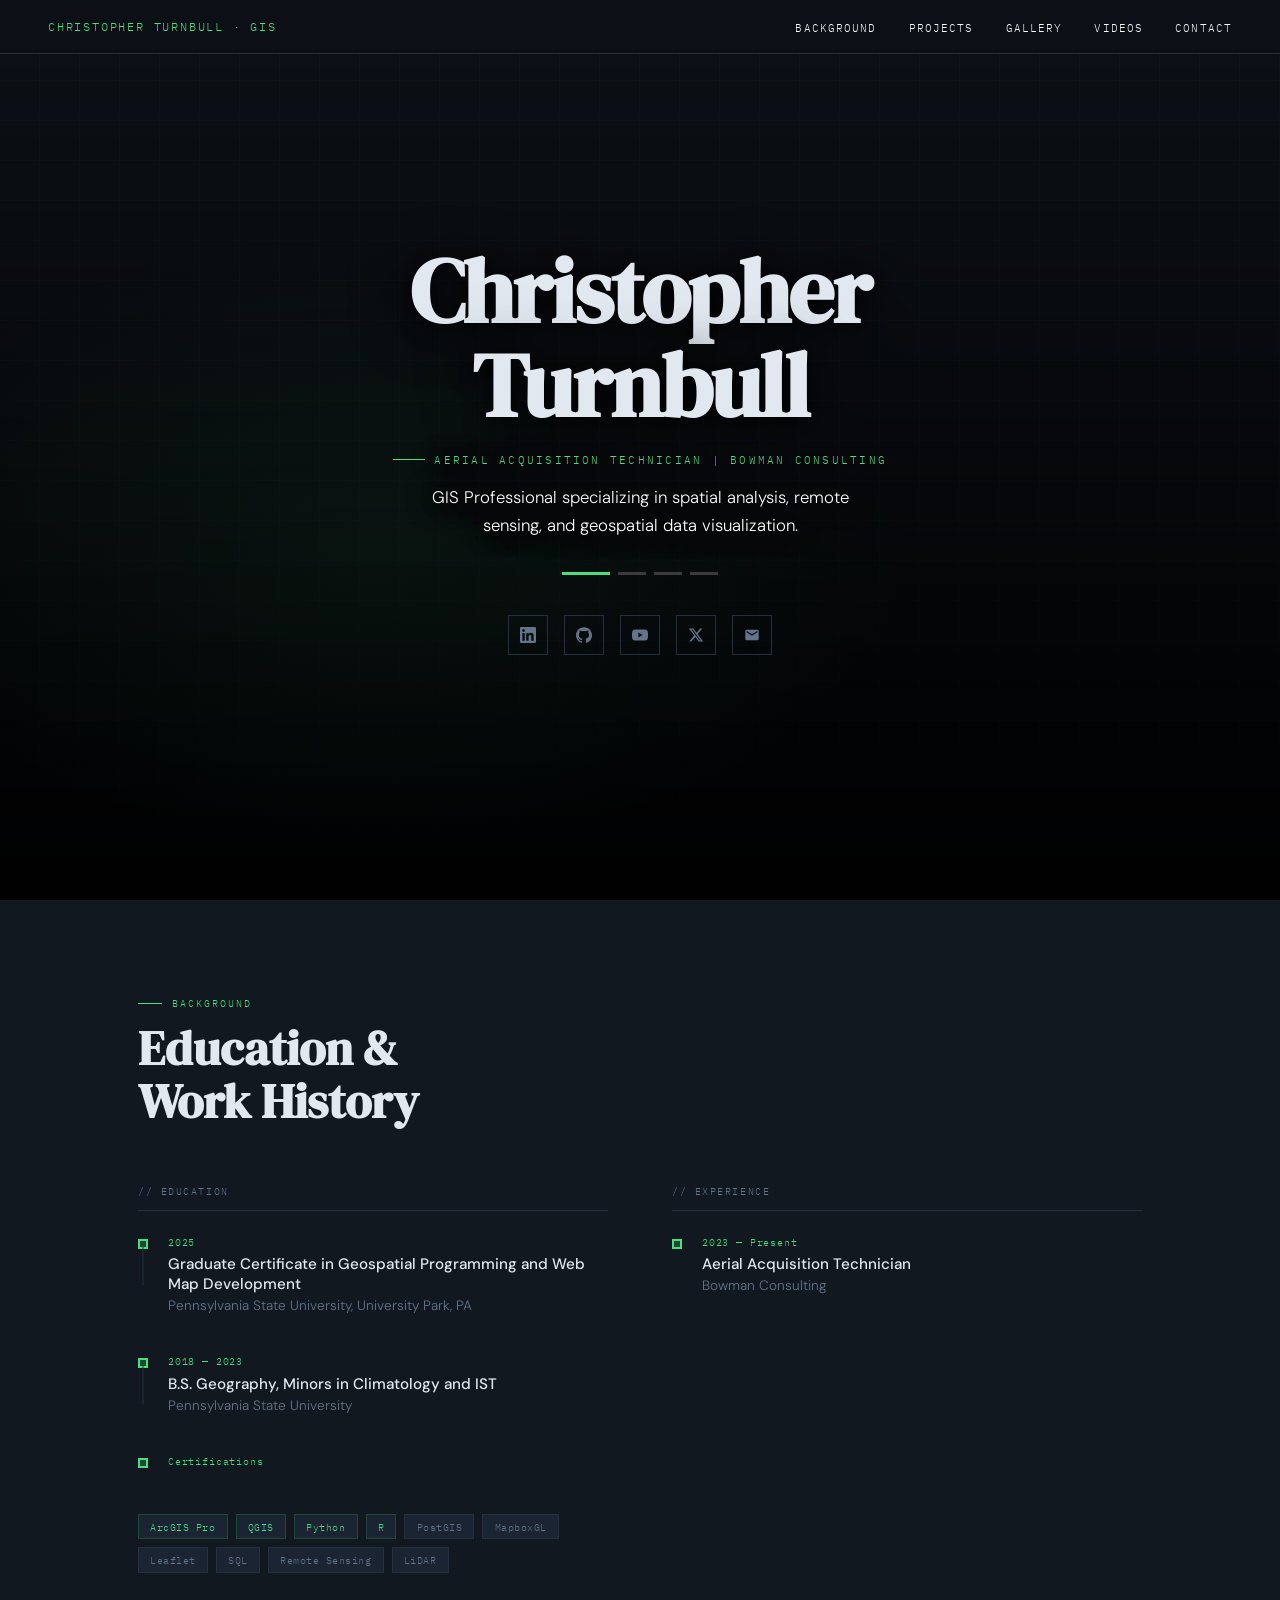
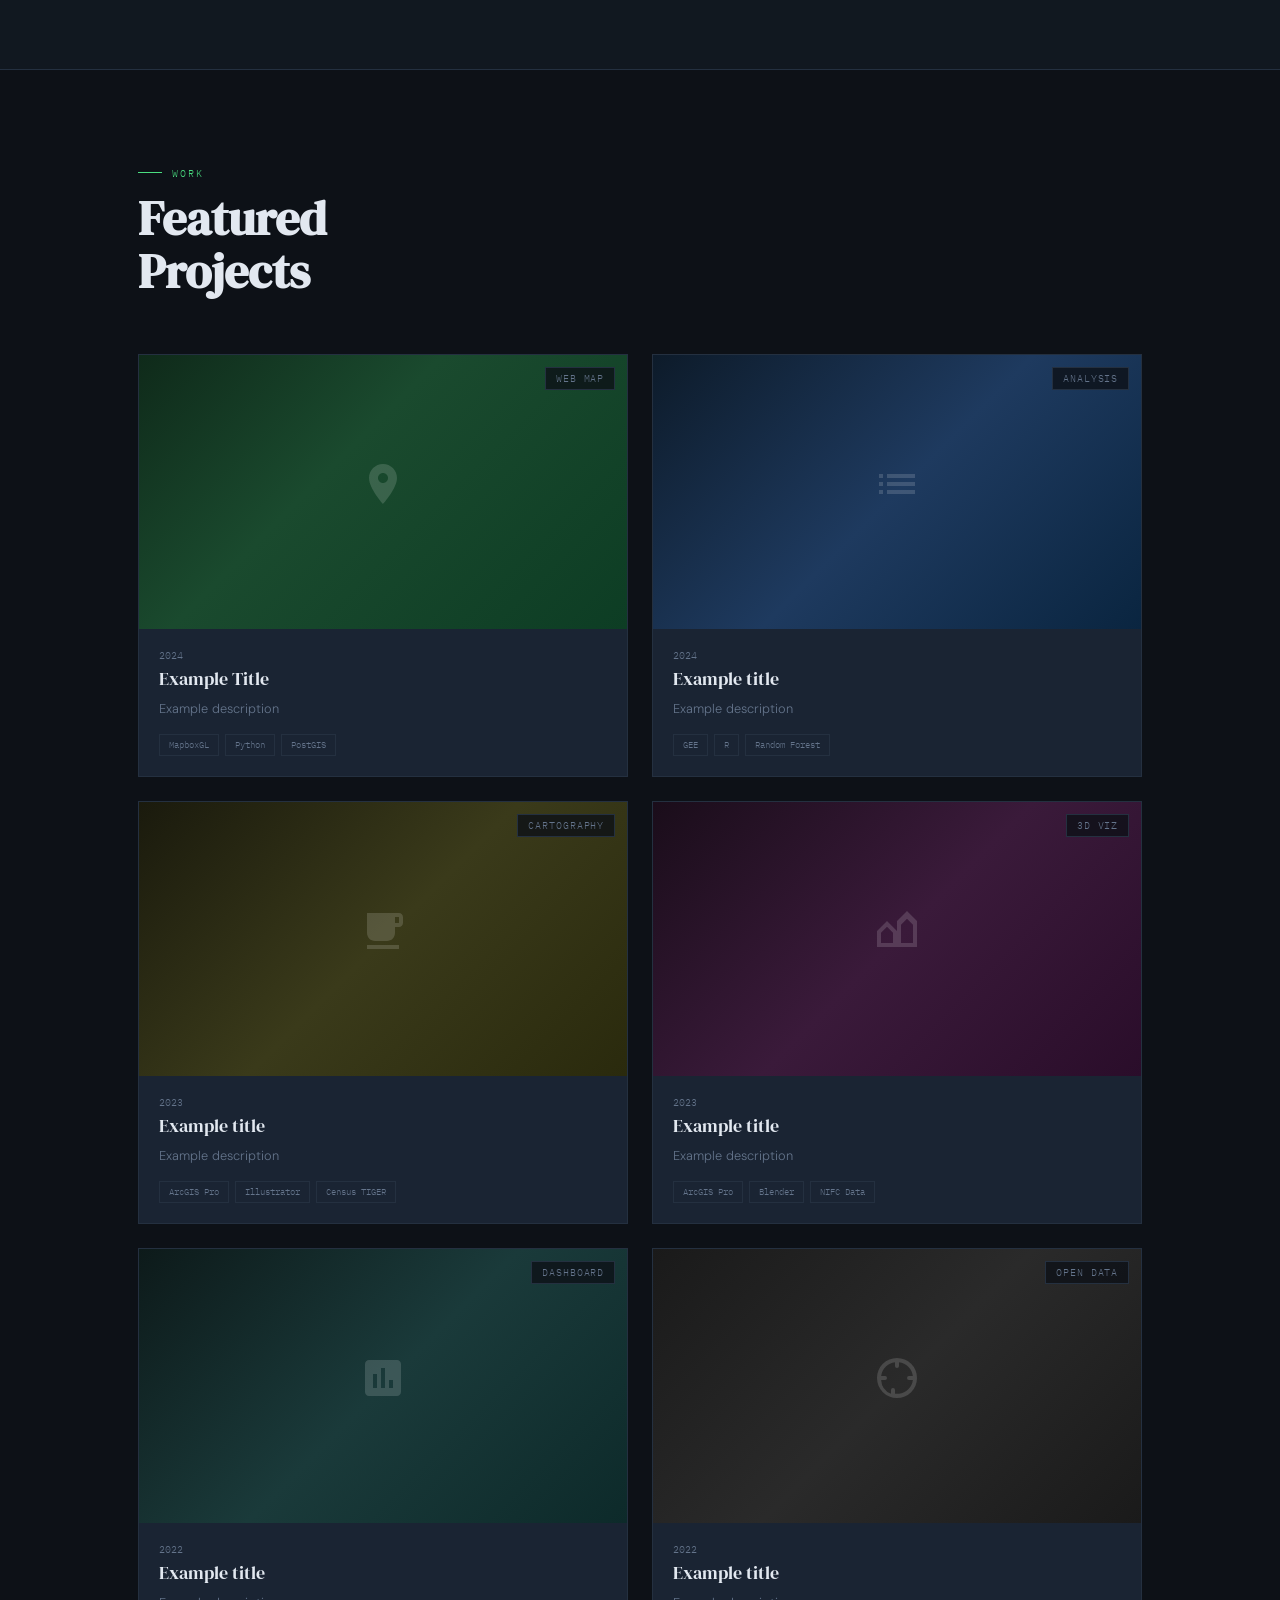
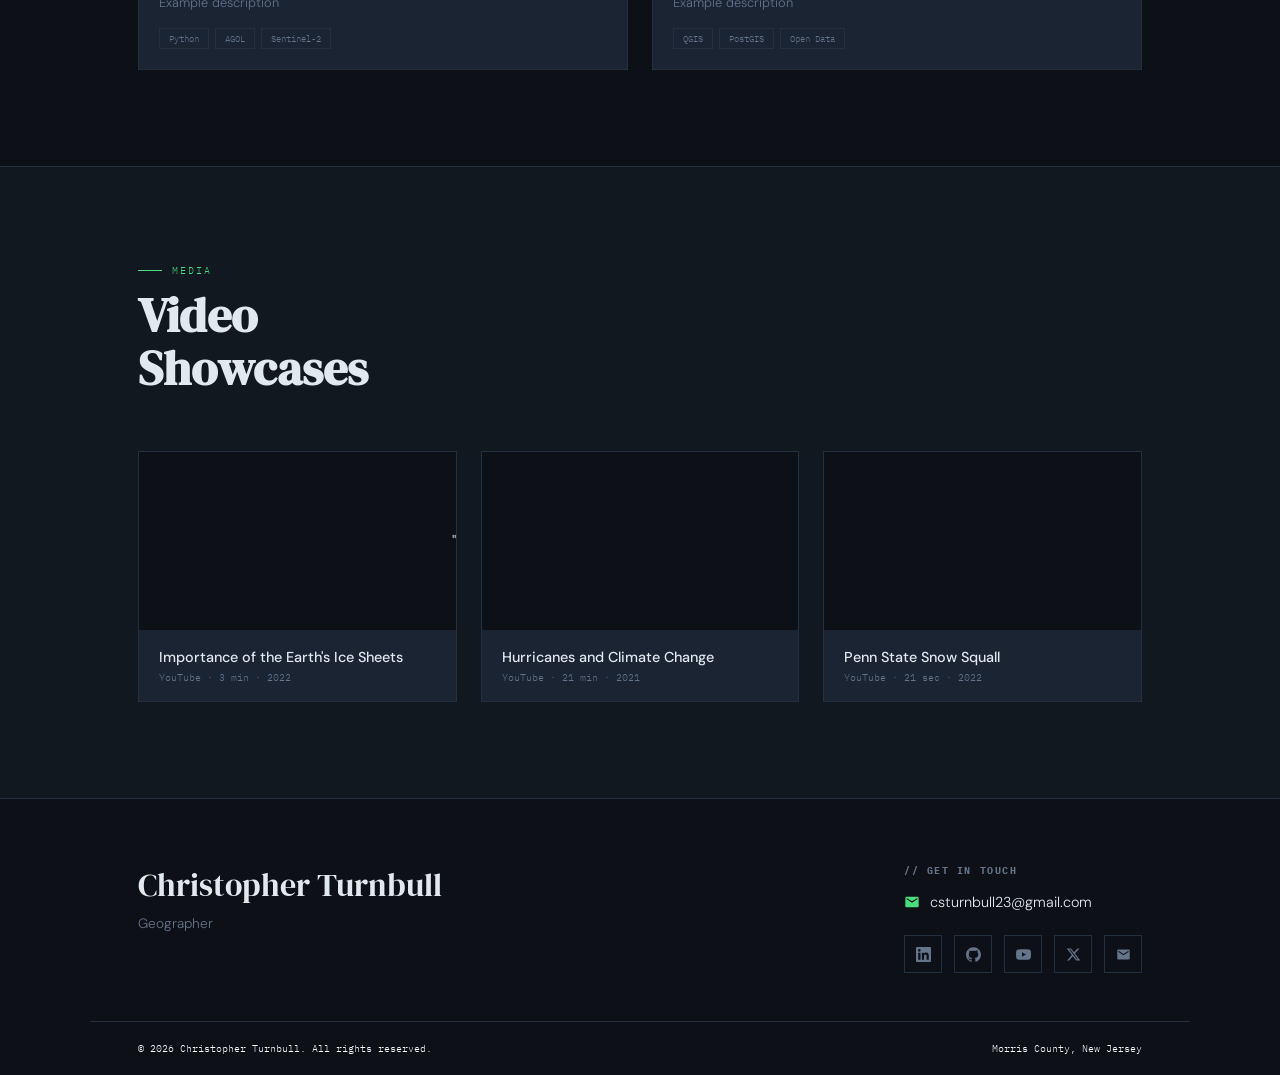
==== index.html @ 29108505 "nav link href fix" ====
<!DOCTYPE html>
<html lang="en">
  <head>
    <meta charset="UTF-8">
    <meta name="viewport" content="width=device-width, initial-scale=1.0">
    <title>Chris Turnbull — GIS</title>
    <link rel="preconnect" href="https://fonts.googleapis.com">
    <link rel="preconnect" href="https://fonts.gstatic.com" crossorigin>
    <link href="https://fonts.googleapis.com/css2?family=DM+Serif+Display:ital@0;1&family=IBM+Plex+Mono:wght@300;400;500&family=DM+Sans:wght@300;400;500&display=swap" rel="stylesheet">
    <link rel="stylesheet" type="text/css" href="stylesheets/style.css">
  </head>
  <body>
    <!-- NAV -->
    <nav>
      <div class="nav-logo">Christopher Turnbull · GIS</div>
      <ul class="nav-links">
        <li><a href="#background">Background</a></li>
        <li><a href="#projects">Projects</a></li>
        <li><a href="gallery.html">Gallery</a></li>
        <li><a href="#videos">Videos</a></li>
        <li><a href="#contact">Contact</a></li>
      </ul>
    </nav>

    <!-- HERO -->
    <section id="hero">
      <div class="slides-wrap" id="slidesWrap">
        <!-- Add your own images by replacing the background-style or adding background-image URLs -->
        <div class="slide slide-1 active" data-index="0"></div>
        <div class="slide slide-2" data-index="1"></div>
        <div class="slide slide-3" data-index="2"></div>
        <div class="slide slide-4" data-index="3"></div>
      </div>

      <div class="hero-content">
        <h1>Christopher Turnbull</h1>
        <div class="hero-label">Aerial Acquisition Technician | Bowman Consulting</div>
        <p class="hero-sub"> GIS Professional specializing in spatial analysis,
          remote sensing, and geospatial data visualization.
        </p>
        <div class="slide-dots" id="slideDots">
          <div class="dot active" onclick="goToSlide(0)"></div>
          <div class="dot" onclick="goToSlide(1)"></div>
          <div class="dot" onclick="goToSlide(2)"></div>
          <div class="dot" onclick="goToSlide(3)"></div>
        </div>
        <div class="hero-socials">
          <!-- LinkedIn -->
          <a href="https://www.linkedin.com/in/christopher-turnbull23" title="LinkedIn" target="_blank">
            <svg viewBox="0 0 24 24"><path d="M20.447 20.452h-3.554v-5.569c0-1.328-.027-3.037-1.852-3.037-1.853 0-2.136 1.445-2.136 2.939v5.667H9.351V9h3.414v1.561h.046c.477-.9 1.637-1.85 3.37-1.85 3.601 0 4.267 2.37 4.267 5.455v6.286zM5.337 7.433a2.062 2.062 0 01-2.063-2.065 2.064 2.064 0 112.063 2.065zm1.782 13.019H3.555V9h3.564v11.452zM22.225 0H1.771C.792 0 0 .774 0 1.729v20.542C0 23.227.792 24 1.771 24h20.451C23.2 24 24 23.227 24 22.271V1.729C24 .774 23.2 0 22.222 0h.003z"/></svg>
          </a>
          <!-- GitHub -->
          <a href="https://github.com/cturnbull23" title="GitHub" target="_blank">
            <svg viewBox="0 0 24 24"><path d="M12 .297c-6.63 0-12 5.373-12 12 0 5.303 3.438 9.8 8.205 11.385.6.113.82-.258.82-.577 0-.285-.01-1.04-.015-2.04-3.338.724-4.042-1.61-4.042-1.61C4.422 18.07 3.633 17.7 3.633 17.7c-1.087-.744.084-.729.084-.729 1.205.084 1.838 1.236 1.838 1.236 1.07 1.835 2.809 1.305 3.495.998.108-.776.417-1.305.76-1.605-2.665-.3-5.466-1.332-5.466-5.93 0-1.31.465-2.38 1.235-3.22-.135-.303-.54-1.523.105-3.176 0 0 1.005-.322 3.3 1.23.96-.267 1.98-.399 3-.405 1.02.006 2.04.138 3 .405 2.28-1.552 3.285-1.23 3.285-1.23.645 1.653.24 2.873.12 3.176.765.84 1.23 1.91 1.23 3.22 0 4.61-2.805 5.625-5.475 5.92.42.36.81 1.096.81 2.22 0 1.606-.015 2.896-.015 3.286 0 .315.21.69.825.57C20.565 22.092 24 17.592 24 12.297c0-6.627-5.373-12-12-12"/></svg>
          </a>
          <!-- YouTube -->
          <a href="https://www.youtube.com/@cturnbull23" title="YouTube" target="_blank">
            <svg viewBox="0 0 24 24"><path d="M23.495 6.205a3.007 3.007 0 00-2.088-2.088c-1.87-.501-9.396-.501-9.396-.501s-7.507-.01-9.396.501A3.007 3.007 0 00.527 6.205a31.247 31.247 0 00-.522 5.805 31.247 31.247 0 00.522 5.783 3.007 3.007 0 002.088 2.088c1.868.502 9.396.502 9.396.502s7.506 0 9.396-.502a3.007 3.007 0 002.088-2.088 31.247 31.247 0 00.5-5.783 31.247 31.247 0 00-.5-5.805zM9.609 15.601V8.408l6.264 3.602z"/></svg>
          </a>
          <!-- X / Twitter -->
          <a href="https://x.com/christurnbull23" title="X (Twitter)" target="_blank">
            <svg viewBox="0 0 24 24"><path d="M18.244 2.25h3.308l-7.227 8.26 8.502 11.24H16.17l-5.214-6.817L4.99 21.75H1.68l7.73-8.835L1.254 2.25H8.08l4.713 6.231zm-1.161 17.52h1.833L7.084 4.126H5.117z"/></svg>
          </a>
          <!-- Email -->
          <a href="mailto:csturnbull23@gmail.com" title="Email">
            <svg viewBox="0 0 24 24"><path d="M20 4H4c-1.1 0-2 .9-2 2v12c0 1.1.9 2 2 2h16c1.1 0 2-.9 2-2V6c0-1.1-.9-2-2-2zm0 4l-8 5-8-5V6l8 5 8-5v2z"/></svg>
          </a>
        </div>
      </div>
    </section>

    <!-- BACKGROUND: EDUCATION & WORK -->
    <section id="background">
      <div class="section-inner">
        <div class="section-tag">Background</div>
        <h2>Education &<br>Work History</h2>

        <div class="two-col">
          <!-- EDUCATION -->
          <div>
            <div class="col-label">// Education</div>
            <div class="timeline">
              <div class="tl-item reveal">
                <div class="tl-icon"></div>
                <div class="tl-body">
                  <div class="tl-dates">2025</div>
                  <div class="tl-title">Graduate Certificate in Geospatial Programming and Web Map Development</div>
                  <div class="tl-org">Pennsylvania State University, University Park, PA</div>
                  <div class="tl-desc"></div>
                </div>
              </div>
              <div class="tl-item reveal reveal-delay-1">
                <div class="tl-icon"></div>
                <div class="tl-body">
                  <div class="tl-dates">2018 — 2023</div>
                  <div class="tl-title">B.S. Geography, Minors in Climatology and IST</div>
                  <div class="tl-org">Pennsylvania State University</div>
                  <div class="tl-desc"></div>
                </div>
              </div>
              <div class="tl-item reveal reveal-delay-2">
                <div class="tl-icon"></div>
                <div class="tl-body">
                  <div class="tl-dates">Certifications</div>
                  <!--<div class="tl-title">Esri Technical Certifications</div>
                  <div class="tl-org">ArcGIS Pro · ArcGIS Online · Python for GIS</div>
                  <div class="tl-desc">Enterprise geodatabase management and advanced spatial analysis pipelines.</div>-->
                </div>
              </div>
            </div>

            <div class="skill-tags reveal" style="margin-top:2.5rem">
              <div class="tag hi">ArcGIS Pro</div>
              <div class="tag hi">QGIS</div>
              <div class="tag hi">Python</div>
              <div class="tag hi">R</div>
              <div class="tag">PostGIS</div>
              <div class="tag">MapboxGL</div>
              <div class="tag">Leaflet</div>
              <div class="tag">SQL</div>
              <div class="tag">Remote Sensing</div>
              <div class="tag">LiDAR</div>
            </div>
          </div>

          <!-- WORK -->
          <div>
            <div class="col-label">// Experience</div>
            <div class="timeline">
              <div class="tl-item reveal">
                <div class="tl-icon"></div>
                <div class="tl-body">
                  <div class="tl-dates">2023 — Present</div>
                  <div class="tl-title">Aerial Acquisition Technician</div>
                  <div class="tl-org">Bowman Consulting</div>
                  <div class="tl-desc"></div>
                </div>
              </div>
              <!--
              <div class="tl-item reveal reveal-delay-1">
                <div class="tl-icon"></div>
                <div class="tl-body">
                  <div class="tl-dates"></div>
                  <div class="tl-title"></div>
                  <div class="tl-org"></div>
                  <div class="tl-desc"></div>
                </div>
              </div>
              <div class="tl-item reveal reveal-delay-2">
                <div class="tl-icon"></div>
                <div class="tl-body">
                  <div class="tl-dates"></div>
                  <div class="tl-title"></div>
                  <div class="tl-org"></div>
                  <div class="tl-desc"></div>
                </div>
              </div>-->
            </div>
          </div>
        </div>
      </div>
    </section>

    <hr class="divider">

    <!-- PROJECTS -->
    <section id="projects">
      <div class="section-inner">
        <div class="section-tag">Work</div>
        <h2>Featured<br>Projects</h2>

        <div class="projects-grid">

          <div class="project-card reveal">
            <div class="project-thumb">
              <div class="project-thumb-bg thumb-1"></div>
              <div class="thumb-icon">
                <svg width="48" height="48" viewBox="0 0 24 24" fill="currentColor"><path d="M12 2C8.13 2 5 5.13 5 9c0 5.25 7 13 7 13s7-7.75 7-13c0-3.87-3.13-7-7-7zm0 9.5c-1.38 0-2.5-1.12-2.5-2.5s1.12-2.5 2.5-2.5 2.5 1.12 2.5 2.5-1.12 2.5-2.5 2.5z"/></svg>
              </div>
              <div class="project-type-badge">Web Map</div>
            </div>
            <div class="project-info">
              <div class="project-year">2024</div>
              <div class="project-title">Example Title</div>
              <div class="project-desc">Example description</div>
              <div class="project-tags">
                <span class="ptag">MapboxGL</span><span class="ptag">Python</span><span class="ptag">PostGIS</span>
              </div>
            </div>
          </div>

          <div class="project-card reveal reveal-delay-1">
            <div class="project-thumb">
              <div class="project-thumb-bg thumb-2"></div>
              <div class="thumb-icon">
                <svg width="48" height="48" viewBox="0 0 24 24" fill="currentColor"><path d="M3 13h2v-2H3v2zm0 4h2v-2H3v2zm0-8h2V7H3v2zm4 4h14v-2H7v2zm0 4h14v-2H7v2zM7 7v2h14V7H7z"/></svg>
              </div>
              <div class="project-type-badge">Analysis</div>
            </div>
            <div class="project-info">
              <div class="project-year">2024</div>
              <div class="project-title">Example title</div>
              <div class="project-desc">Example description</div>
              <div class="project-tags">
                <span class="ptag">GEE</span><span class="ptag">R</span><span class="ptag">Random Forest</span>
              </div>
            </div>
          </div>

          <div class="project-card reveal reveal-delay-2">
            <div class="project-thumb">
              <div class="project-thumb-bg thumb-3"></div>
              <div class="thumb-icon">
                <svg width="48" height="48" viewBox="0 0 24 24" fill="currentColor"><path d="M20 3H4v10c0 2.21 1.79 4 4 4h6c2.21 0 4-1.79 4-4v-3h2c1.11 0 2-.89 2-2V5c0-1.11-.89-2-2-2zm0 5h-2V5h2v3zM4 19h16v2H4z"/></svg>
              </div>
              <div class="project-type-badge">Cartography</div>
            </div>
            <div class="project-info">
              <div class="project-year">2023</div>
              <div class="project-title">Example title</div>
              <div class="project-desc">Example description</div>
              <div class="project-tags">
                <span class="ptag">ArcGIS Pro</span><span class="ptag">Illustrator</span><span class="ptag">Census TIGER</span>
              </div>
            </div>
          </div>

          <div class="project-card reveal">
            <div class="project-thumb">
              <div class="project-thumb-bg thumb-4"></div>
              <div class="thumb-icon">
                <svg width="48" height="48" viewBox="0 0 24 24" fill="currentColor"><path d="M12 20H2v-8l5-5 5 5V7l5-5 5 5v13H12zm-8-2h6v-5.17l-3-3-3 3V18zm10 0h6v-9.17l-3-3-3 3V18z"/></svg>
              </div>
              <div class="project-type-badge">3D Viz</div>
            </div>
            <div class="project-info">
              <div class="project-year">2023</div>
              <div class="project-title">Example title</div>
              <div class="project-desc">Example description</div>
              <div class="project-tags">
                <span class="ptag">ArcGIS Pro</span><span class="ptag">Blender</span><span class="ptag">NIFC Data</span>
              </div>
            </div>
          </div>

          <div class="project-card reveal reveal-delay-1">
            <div class="project-thumb">
              <div class="project-thumb-bg thumb-5"></div>
              <div class="thumb-icon">
                <svg width="48" height="48" viewBox="0 0 24 24" fill="currentColor"><path d="M19 3H5c-1.1 0-2 .9-2 2v14c0 1.1.9 2 2 2h14c1.1 0 2-.9 2-2V5c0-1.1-.9-2-2-2zM9 17H7v-7h2v7zm4 0h-2V7h2v10zm4 0h-2v-4h2v4z"/></svg>
              </div>
              <div class="project-type-badge">Dashboard</div>
            </div>
            <div class="project-info">
              <div class="project-year">2022</div>
              <div class="project-title">Example title</div>
              <div class="project-desc">Example description</div>
              <div class="project-tags">
                <span class="ptag">Python</span><span class="ptag">AGOL</span><span class="ptag">Sentinel-2</span>
              </div>
            </div>
          </div>

          <div class="project-card reveal reveal-delay-2">
            <div class="project-thumb">
              <div class="project-thumb-bg thumb-6"></div>
              <div class="thumb-icon">
                <svg width="48" height="48" viewBox="0 0 24 24" fill="currentColor"><path d="M12 2a10 10 0 100 20A10 10 0 0012 2zm-1 17.93V18a1 1 0 00-2 0v1.93A8.001 8.001 0 014.07 13H6a1 1 0 000-2H4.07A8.001 8.001 0 0111 4.07V6a1 1 0 002 0V4.07A8.001 8.001 0 0119.93 11H18a1 1 0 000 2h1.93A8.001 8.001 0 0113 19.93z"/></svg>
              </div>
              <div class="project-type-badge">Open Data</div>
            </div>
            <div class="project-info">
              <div class="project-year">2022</div>
              <div class="project-title">Example title</div>
              <div class="project-desc">Example description</div>
              <div class="project-tags">
                <span class="ptag">QGIS</span><span class="ptag">PostGIS</span><span class="ptag">Open Data</span>
              </div>
            </div>
          </div>
        </div>
      </div>
    </section>

    <hr class="divider">

    <!-- VIDEOS -->
    <section id="videos">
      <div class="section-inner">
        <div class="section-tag">Media</div>
        <h2>Video<br>Showcases</h2>

        <div class="videos-grid">

          <div class="video-card reveal">
            <div class="video-embed">
              <iframe src="https://www.youtube.com/embed/Zy7gf4hpQs0?si=nXL5yCQ65zcao0Xz" title="YouTube video player"
                     allow="accelerometer; autoplay; clipboard-write; encrypted-media; gyroscope; picture-in-picture; web-share"
                     referrerpolicy="strict-origin-when-cross-origin" allowfullscreen></iframe>"
            </div>
            <div class="video-info">
              <div class="video-title">Importance of the Earth's Ice Sheets</div>
              <div class="video-meta">YouTube · 3 min · 2022</div>
            </div>
          </div>

          <div class="video-card reveal reveal-delay-1">
            <div class="video-embed">
              <iframe src="https://www.youtube.com/embed/EJviOnDvQco?si=PmHQ7BbXEiKDRQpD" title="YouTube video player"
                      allow="accelerometer; autoplay; clipboard-write; encrypted-media; gyroscope; picture-in-picture; web-share"
                      referrerpolicy="strict-origin-when-cross-origin" allowfullscreen></iframe>
            </div>
            <div class="video-info">
              <div class="video-title">Hurricanes and Climate Change</div>
              <div class="video-meta">YouTube · 21 min · 2021</div>
            </div>
          </div>

          <div class="video-card reveal reveal-delay-2">
            <div class="video-embed">
              <iframe src="https://www.youtube.com/embed/jp6tR0UIP34?si=JEs5eddYD3DQ4fUu" title="YouTube video player"
                      allow="accelerometer; autoplay; clipboard-write; encrypted-media; gyroscope; picture-in-picture; web-share"
                      referrerpolicy="strict-origin-when-cross-origin" allowfullscreen></iframe>
            </div>
            <div class="video-info">
              <div class="video-title">Penn State Snow Squall</div>
              <div class="video-meta">YouTube · 21 sec · 2022</div>
            </div>
          </div>
        </div>
      </div>
    </section>

    <!-- FOOTER / CONTACT -->
    <footer id="contact">
      <div class="footer-inner">
        <div>
          <div class="footer-name">Christopher Turnbull</div>
          <div class="footer-tagline">Geographer</div>
        </div>
        <div class="footer-contact">
          <h3>// Get in touch</h3>
          <a class="contact-email" href="mailto:alex@meridian.gis">
            <svg viewBox="0 0 24 24"><path d="M20 4H4c-1.1 0-2 .9-2 2v12c0 1.1.9 2 2 2h16c1.1 0 2-.9 2-2V6c0-1.1-.9-2-2-2zm0 4l-8 5-8-5V6l8 5 8-5v2z"/></svg>
            csturnbull23@gmail.com
          </a>
          <div class="social-row">
            <a class="social-btn" href="#" title="LinkedIn" target="_blank" rel="noopener">
              <svg viewBox="0 0 24 24"><path d="M20.447 20.452h-3.554v-5.569c0-1.328-.027-3.037-1.852-3.037-1.853 0-2.136 1.445-2.136 2.939v5.667H9.351V9h3.414v1.561h.046c.477-.9 1.637-1.85 3.37-1.85 3.601 0 4.267 2.37 4.267 5.455v6.286zM5.337 7.433a2.062 2.062 0 01-2.063-2.065 2.064 2.064 0 112.063 2.065zm1.782 13.019H3.555V9h3.564v11.452zM22.225 0H1.771C.792 0 0 .774 0 1.729v20.542C0 23.227.792 24 1.771 24h20.451C23.2 24 24 23.227 24 22.271V1.729C24 .774 23.2 0 22.222 0h.003z"/></svg>
            </a>
            <a class="social-btn" href="#" title="GitHub" target="_blank" rel="noopener">
              <svg viewBox="0 0 24 24"><path d="M12 .297c-6.63 0-12 5.373-12 12 0 5.303 3.438 9.8 8.205 11.385.6.113.82-.258.82-.577 0-.285-.01-1.04-.015-2.04-3.338.724-4.042-1.61-4.042-1.61C4.422 18.07 3.633 17.7 3.633 17.7c-1.087-.744.084-.729.084-.729 1.205.084 1.838 1.236 1.838 1.236 1.07 1.835 2.809 1.305 3.495.998.108-.776.417-1.305.76-1.605-2.665-.3-5.466-1.332-5.466-5.93 0-1.31.465-2.38 1.235-3.22-.135-.303-.54-1.523.105-3.176 0 0 1.005-.322 3.3 1.23.96-.267 1.98-.399 3-.405 1.02.006 2.04.138 3 .405 2.28-1.552 3.285-1.23 3.285-1.23.645 1.653.24 2.873.12 3.176.765.84 1.23 1.91 1.23 3.22 0 4.61-2.805 5.625-5.475 5.92.42.36.81 1.096.81 2.22 0 1.606-.015 2.896-.015 3.286 0 .315.21.69.825.57C20.565 22.092 24 17.592 24 12.297c0-6.627-5.373-12-12-12"/></svg>
            </a>
            <a class="social-btn" href="#" title="YouTube" target="_blank" rel="noopener">
              <svg viewBox="0 0 24 24"><path d="M23.495 6.205a3.007 3.007 0 00-2.088-2.088c-1.87-.501-9.396-.501-9.396-.501s-7.507-.01-9.396.501A3.007 3.007 0 00.527 6.205a31.247 31.247 0 00-.522 5.805 31.247 31.247 0 00.522 5.783 3.007 3.007 0 002.088 2.088c1.868.502 9.396.502 9.396.502s7.506 0 9.396-.502a3.007 3.007 0 002.088-2.088 31.247 31.247 0 00.5-5.783 31.247 31.247 0 00-.5-5.805zM9.609 15.601V8.408l6.264 3.602z"/></svg>
            </a>
            <a class="social-btn" href="#" title="X" target="_blank" rel="noopener">
              <svg viewBox="0 0 24 24"><path d="M18.244 2.25h3.308l-7.227 8.26 8.502 11.24H16.17l-5.214-6.817L4.99 21.75H1.68l7.73-8.835L1.254 2.25H8.08l4.713 6.231zm-1.161 17.52h1.833L7.084 4.126H5.117z"/></svg>
            </a>
            <a class="social-btn" href="mailto:csturnbull23@gmail.com" title="Email">
              <svg viewBox="0 0 24 24"><path d="M20 4H4c-1.1 0-2 .9-2 2v12c0 1.1.9 2 2 2h16c1.1 0 2-.9 2-2V6c0-1.1-.9-2-2-2zm0 4l-8 5-8-5V6l8 5 8-5v2z"/></svg>
            </a>
          </div>
        </div>
      </div>
      <div class="footer-bottom">
        <div class="footer-copy">© 2026 Christopher Turnbull. All rights reserved.</div>
        <div class="coords">Morris County, New Jersey</div>
      </div>
    </footer>

    <script>
      // ── HERO SLIDESHOW ──
      let currentSlide = 0;
      const slides = document.querySelectorAll('.slide');
      const dots   = document.querySelectorAll('.dot');

      function goToSlide(n) {
        slides[currentSlide].classList.remove('active');
        dots[currentSlide].classList.remove('active');
        currentSlide = (n + slides.length) % slides.length;
        slides[currentSlide].classList.add('active');
        dots[currentSlide].classList.add('active');
      }

      // Auto-advance every 5 seconds
      setInterval(() => goToSlide(currentSlide + 1), 5000);

      // ── SCROLL REVEAL ──
      const observer = new IntersectionObserver(entries => {
        entries.forEach(e => { if (e.isIntersecting) e.target.classList.add('visible'); });
      }, { threshold: 0.12 });

      document.querySelectorAll('.reveal').forEach(el => observer.observe(el));
    </script>
  </body>
</html>
---- stylesheets/style.css ----
:root {
    --bg:        #0d1117;
    --bg2:       #111820;
    --bg3:       #161e28;
    --surface:   #1a2433;
    --border:    #243040;
    --green:     #4ade80;
    --green-dim: #1d4a32;
    --teal:      #22d3ee;
    --text:      #e2e8f0;
    --muted:     #64748b;
    --accent:    #4ade80;
}

*, *::before, *::after {
    box-sizing: border-box; margin: 0; padding: 0;
}

html {
    scroll-behavior: smooth; font-size: 16px;
}

body {
    background: var(--bg);
    color: var(--text);
    font-family: 'DM Sans', sans-serif;
    font-weight: 300;
    overflow-x: hidden;
}

/* ── TOPO TEXTURE ── */
body::before {
    content: '';
    position: fixed; inset: 0; z-index: 0; pointer-events: none;
    background-image:
        repeating-linear-gradient(0deg,   transparent, transparent 39px, rgba(36,48,64,.35) 40px),
        repeating-linear-gradient(90deg,  transparent, transparent 39px, rgba(36,48,64,.35) 40px);
    background-size: 40px 40px;
}

/* ── NAV ── */
nav {
    position: fixed; top: 0; left: 0; right: 0; z-index: 100;
    display: flex; align-items: center; justify-content: space-between;
    padding: 1rem 3rem;
    background: rgba(13,17,23,.85);
    backdrop-filter: blur(12px);
    border-bottom: 1px solid var(--border);
}
.nav-logo {
    font-family: 'IBM Plex Mono', monospace;
    font-size: .75rem; letter-spacing: .15em; color: var(--green);
    text-transform: uppercase;
}
.nav-links {
    display: flex;
    gap: 2rem;
    list-style: none;
}
.nav-links a {
    font-family: 'IBM Plex Mono', monospace;
    font-size: .7rem;
    letter-spacing: .1em;
    color: white;
    text-decoration: none;
    text-transform: uppercase;
    transition: color .2s;
}
.nav-links a:hover {
    color: var(--green);
}

/* ── HERO ── */
#hero {
    position: relative;
    height: 100vh;
    overflow: hidden;
    display: flex;
    align-items: center;
    justify-content: center;
    padding: 5rem 3rem;
}

.slides-wrap {
    position: absolute;
    inset: 0;
    z-index: 0;
}
.slide {
    position: absolute;
    inset: 0;
    background-size: cover;
    background-position: center;
    opacity: 0;
    transition: opacity 1.2s ease;
}
.slide.active { opacity: 1; }

/* Placeholder slides with GIS-inspired gradient backgrounds */
.slide-1 { background-image: url('images/provo_ut.jpeg'); }
.slide-2 { background-image: url('images/reno_nv.jpeg'); }
.slide-3 { background-image: url('images/snowy_mountain.jpeg'); }
.slide-4 { background-image: url('images/sunset1.jpeg'); }

/* Contour overlay on hero */
.slides-wrap::after {
content: '';
position: absolute; inset: 0; z-index: 1;
background:
  radial-gradient(ellipse 60% 50% at 30% 60%, rgba(74,222,128,.06) 0%, transparent 70%),
  linear-gradient(to top, rgba(0,0,0,.92) 0%, rgba(0,0,0,.65) 35%, transparent 100%);
}

.hero-content { position: relative; z-index: 2; max-width: 700px; text-align: center; display: flex; flex-direction: column; align-items: center;}
.hero-label {
    font-family: 'IBM Plex Mono', monospace;
    font-size: .7rem; letter-spacing: .2em; color: var(--green);
    text-transform: uppercase; margin-bottom: 1rem;
    display: flex; align-items: center; gap: .6rem;
    text-shadow: 0 1px 12px rgba(0,0,0,.9), 0 0 30px rgba(0,0,0,.7);
}
.hero-label::before {
    content: ''; display: inline-block;
    width: 2rem; height: 1px; background: var(--green);
}
h1 {
    font-family: 'DM Serif Display', serif;
    font-size: clamp(3rem, 7vw, 6rem);
    line-height: 1.05;
    letter-spacing: -.02em;
    margin-bottom: 1.2rem;
    text-shadow: 0 2px 24px rgba(0,0,0,.9), 0 0 60px rgba(0,0,0,.6);
}
h1 em { font-style: italic; color: var(--green); }

.hero-sub {
    font-size: 1.05rem;
    color: white;
    max-width: 480px;
    line-height: 1.7;
    margin-bottom: 2rem;
    text-shadow: 0 1px 12px rgba(0,0,0,.95), 0 0 30px rgba(0,0,0,.8);
}

.slide-dots {
    display: flex; gap: .5rem; margin-bottom: 2.5rem;
}
.dot {
    width: 28px; height: 3px; background: rgba(255,255,255,.2);
    cursor: pointer; transition: background .3s, width .3s;
}
.dot.active { background: var(--green); width: 48px; }

.hero-socials { display: flex; gap: 1rem; }
.hero-socials a {
    width: 40px; height: 40px;
    border: 1px solid var(--border);
    display: flex; align-items: center; justify-content: center;
    color: var(--muted); text-decoration: none;
    transition: border-color .2s, color .2s, background .2s;
}
.hero-socials a:hover {
    border-color: var(--green); color: var(--green);
    background: rgba(74,222,128,.06);
}
.hero-socials svg { width: 16px; height: 16px; fill: currentColor; }

/* ── SECTION SHARED ── */
section { position: relative; z-index: 1; }
.section-inner { max-width: 1100px; margin: 0 auto; padding: 6rem 3rem; }

.section-tag {
    font-family: 'IBM Plex Mono', monospace;
    font-size: .65rem; letter-spacing: .2em; color: var(--green);
    text-transform: uppercase; margin-bottom: .75rem;
    display: flex; align-items: center; gap: .6rem;
}
.section-tag::before {
    content: ''; width: 1.5rem; height: 1px; background: var(--green);
}
h2 {
    font-family: 'DM Serif Display', serif;
    font-size: clamp(2rem, 4vw, 3rem); line-height: 1.1;
    margin-bottom: 3.5rem;
}

hr.divider {
    border: none; border-top: 1px solid var(--border);
}

/* ── EDUCATION & WORK ── */
#background { background: var(--bg2); }

.two-col { display: grid; grid-template-columns: 1fr 1fr; gap: 4rem; }
@media (max-width: 760px) { .two-col { grid-template-columns: 1fr; } }

.col-label {
    font-family: 'IBM Plex Mono', monospace;
    font-size: .65rem; letter-spacing: .15em; color: var(--muted);
    text-transform: uppercase; margin-bottom: 1.5rem;
    padding-bottom: .75rem; border-bottom: 1px solid var(--border);
}

.timeline { display: flex; flex-direction: column; gap: 2rem; }
.tl-item { display: flex; gap: 1.25rem; }
.tl-icon {
    flex-shrink: 0; margin-top: .25rem;
    width: 10px; height: 10px;
    border: 2px solid var(--green);
    background: var(--green-dim);
    position: relative;
}
.tl-icon::after {
    content: ''; position: absolute;
    top: 100%; left: 50%; transform: translateX(-50%);
    width: 1px; height: calc(100% + 2rem); background: var(--border);
}
.tl-item:last-child .tl-icon::after { display: none; }

.tl-body {}
.tl-dates {
    font-family: 'IBM Plex Mono', monospace;
    font-size: .65rem; color: var(--green); letter-spacing: .08em;
    margin-bottom: .35rem;
}
.tl-title {
    font-size: .95rem; font-weight: 500; margin-bottom: .2rem;
}
.tl-org { font-size: .85rem; color: var(--muted); margin-bottom: .5rem; }
.tl-desc { font-size: .82rem; color: var(--muted); line-height: 1.6; }

.skill-tags { display: flex; flex-wrap: wrap; gap: .5rem; margin-top: 2rem; }
.tag {
    font-family: 'IBM Plex Mono', monospace;
    font-size: .65rem; letter-spacing: .05em;
    padding: .3rem .7rem;
    border: 1px solid var(--border);
    color: var(--muted);
    background: var(--surface);
}
.tag.hi { border-color: var(--green-dim); color: var(--green); }

/* ── PROJECTS ── */
#projects { background: var(--bg); }

.projects-grid {
    display: grid;
    grid-template-columns: repeat(auto-fill, minmax(320px, 1fr));
    gap: 1.5rem;
}

.project-card {
    background: var(--surface);
    border: 1px solid var(--border);
    overflow: hidden;
    transition: border-color .3s, transform .3s;
    cursor: pointer;
    position: relative;
}
.project-card:hover {
    border-color: var(--green);
    transform: translateY(-4px);
}

.project-thumb {
    width: 100%; aspect-ratio: 16/9;
    background: var(--bg3);
    display: flex; align-items: center; justify-content: center;
    overflow: hidden; position: relative;
}
.project-thumb-bg {
    position: absolute; inset: 0;
    background-size: cover; background-position: center;
    transition: transform .5s;
}
.project-card:hover .project-thumb-bg { transform: scale(1.05); }

/* Topo map thumbnails */
.thumb-1 { background: linear-gradient(135deg, #0f2a1a 0%, #1a4a2e 40%, #0d3d24 100%); }
.thumb-2 { background: linear-gradient(135deg, #0d1b2a 0%, #1e3a5f 50%, #0a2540 100%); }
.thumb-3 { background: linear-gradient(135deg, #1a1a0d 0%, #3a3a1a 50%, #2a2a0d 100%); }
.thumb-4 { background: linear-gradient(135deg, #1a0d1a 0%, #3a1a3a 50%, #2a0d2a 100%); }
.thumb-5 { background: linear-gradient(135deg, #0d1a1a 0%, #1a3a3a 50%, #0d2a2a 100%); }
.thumb-6 { background: linear-gradient(135deg, #1a1a1a 0%, #2a2a2a 50%, #1a1a1a 100%); }

.thumb-icon {
    position: relative; z-index: 1;
    color: rgba(255,255,255,.15); font-size: 3rem;
}
.project-type-badge {
    position: absolute; top: .75rem; right: .75rem; z-index: 2;
    font-family: 'IBM Plex Mono', monospace;
    font-size: .6rem; letter-spacing: .1em; text-transform: uppercase;
    padding: .25rem .6rem;
    background: rgba(13,17,23,.8);
    border: 1px solid var(--border);
    color: var(--muted);
}
.project-type-badge.video { color: var(--teal); border-color: rgba(34,211,238,.3); }

.project-info { padding: 1.25rem; }
.project-year {
    font-family: 'IBM Plex Mono', monospace;
    font-size: .6rem; color: var(--muted); margin-bottom: .4rem;
}
.project-title {
    font-family: 'DM Serif Display', serif;
    font-size: 1.1rem; margin-bottom: .5rem; line-height: 1.3;
}
.project-desc { font-size: .8rem; color: var(--muted); line-height: 1.6; margin-bottom: .9rem; }
.project-tags { display: flex; flex-wrap: wrap; gap: .4rem; }
.ptag {
    font-family: 'IBM Plex Mono', monospace;
    font-size: .58rem; padding: .2rem .55rem;
    border: 1px solid var(--border); color: var(--muted);
}

/* ── VIDEO SECTION ── */
#videos { background: var(--bg2); }

.videos-grid {
    display: grid;
    grid-template-columns: repeat(auto-fill, minmax(300px, 1fr));
    gap: 1.5rem;
}

.video-card {
    background: var(--surface);
    border: 1px solid var(--border);
    overflow: hidden;
    transition: border-color .3s;
}
.video-card:hover { border-color: var(--teal); }

.video-embed {
    width: 100%; aspect-ratio: 16/9;
    background: var(--bg);
    display: flex; align-items: center; justify-content: center;
    position: relative; overflow: hidden;
}
.video-embed iframe {
width: 100%; height: 100%; border: 0;
}
.video-placeholder {
    width: 100%; height: 100%;
    display: flex; align-items: center; justify-content: center;
    background: linear-gradient(135deg, #0d1b2a, #1e3a5f);
    cursor: pointer;
    transition: background .3s;
}
.video-placeholder:hover { background: linear-gradient(135deg, #142435, #265070); }
.play-btn {
    width: 52px; height: 52px;
    border: 2px solid rgba(34,211,238,.5);
    border-radius: 50%;
    display: flex; align-items: center; justify-content: center;
    transition: border-color .3s, background .3s;
}
.video-placeholder:hover .play-btn {
    border-color: var(--teal);
    background: rgba(34,211,238,.1);
}
.play-btn svg { width: 18px; height: 18px; fill: var(--teal); margin-left: 3px; }
.video-info { padding: 1.1rem 1.25rem; }
.video-title { font-size: .9rem; font-weight: 500; margin-bottom: .3rem; }
.video-meta {
    font-family: 'IBM Plex Mono', monospace;
    font-size: .62rem; color: var(--muted);
}

/* ── CONTACT FOOTER ── */
footer {
    background: var(--bg);
    border-top: 1px solid var(--border);
    position: relative; z-index: 1;
}
.footer-inner {
    max-width: 1100px; margin: 0 auto;
    padding: 4rem 3rem 3rem;
    display: flex; align-items: flex-start; justify-content: space-between;
    gap: 3rem; flex-wrap: wrap;
}
.footer-name {
    font-family: 'DM Serif Display', serif;
    font-size: 2rem; margin-bottom: .5rem;
}
.footer-tagline { font-size: .85rem; color: var(--muted); }

.footer-contact h3 {
    font-family: 'IBM Plex Mono', monospace;
    font-size: .65rem; letter-spacing: .15em; color: var(--muted);
    text-transform: uppercase; margin-bottom: 1rem;
}
.contact-email {
    display: flex; align-items: center; gap: .6rem;
    color: var(--text); text-decoration: none; font-size: .9rem;
    margin-bottom: 1.5rem;
    transition: color .2s;
}
.contact-email:hover { color: var(--green); }
.contact-email svg { width: 16px; height: 16px; fill: var(--green); flex-shrink: 0; }

.social-row { display: flex; gap: .75rem; }
.social-btn {
    width: 38px; height: 38px;
    border: 1px solid var(--border);
    display: flex; align-items: center; justify-content: center;
    color: var(--muted); text-decoration: none;
    transition: all .2s;
}
.social-btn:hover { border-color: var(--green); color: var(--green); background: rgba(74,222,128,.06); }
.social-btn svg { width: 15px; height: 15px; fill: currentColor; }

.footer-bottom {
    max-width: 1100px; margin: 0 auto;
    padding: 1.25rem 3rem;
    border-top: 1px solid var(--border);
    display: flex; align-items: center; justify-content: space-between;
}
.footer-copy {
    font-family: 'IBM Plex Mono', monospace;
    font-size: .62rem;
    color: white;
}
.coords {
    font-family: 'IBM Plex Mono', monospace;
    font-size: .62rem;
    color: white;
}

/* ── RESPONSIVE ── */
@media (max-width: 640px) {
    nav { padding: 1rem 1.25rem; }
    .nav-links { display: none; }
    .section-inner { padding: 4rem 1.5rem; }
    .footer-inner { padding: 3rem 1.5rem; }
    .footer-bottom { padding: 1rem 1.5rem; flex-direction: column; gap: .5rem; }
    #hero { padding: 5rem 1.5rem 2.5rem; }
}

/* ── SCROLL ANIMATIONS ── */
.reveal {
    opacity: 0; transform: translateY(28px);
    transition: opacity .7s ease, transform .7s ease;
}
.reveal.visible { opacity: 1; transform: translateY(0); }
.reveal-delay-1 { transition-delay: .1s; }
.reveal-delay-2 { transition-delay: .2s; }
.reveal-delay-3 { transition-delay: .3s; }
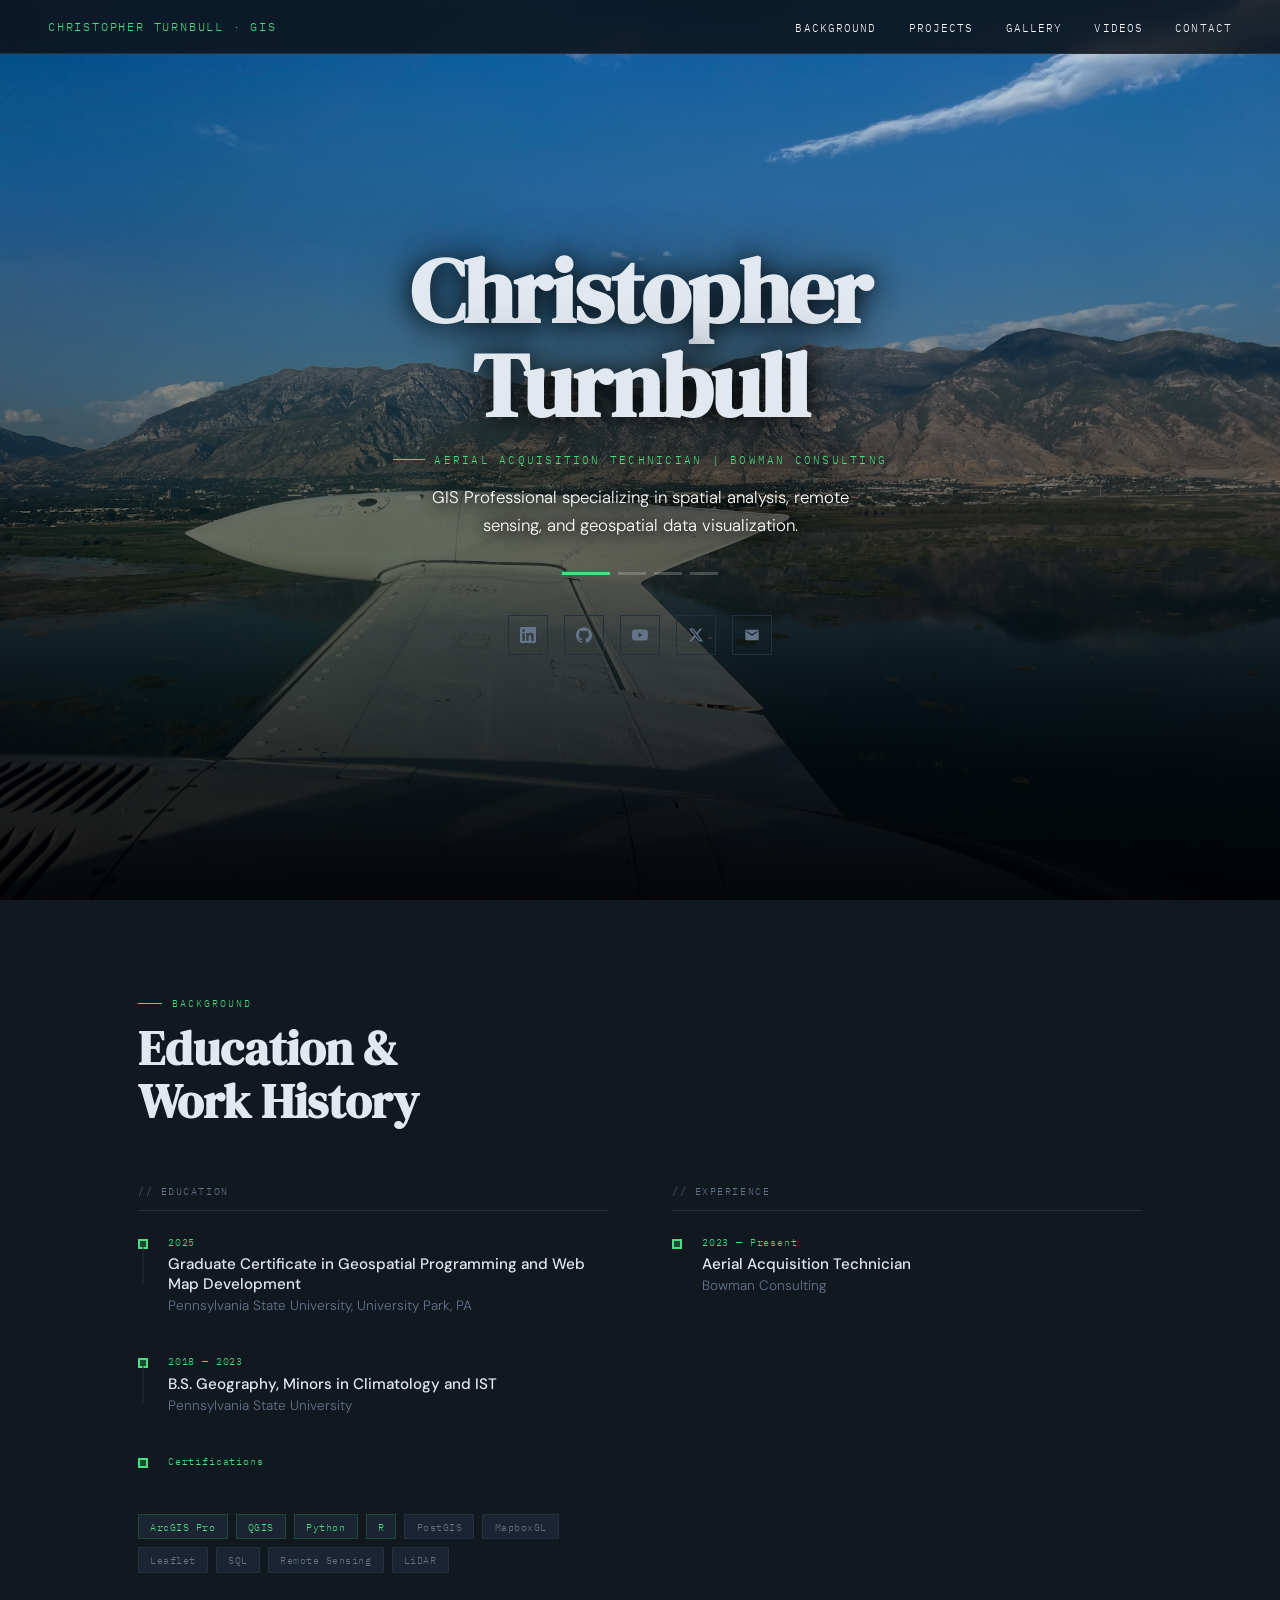
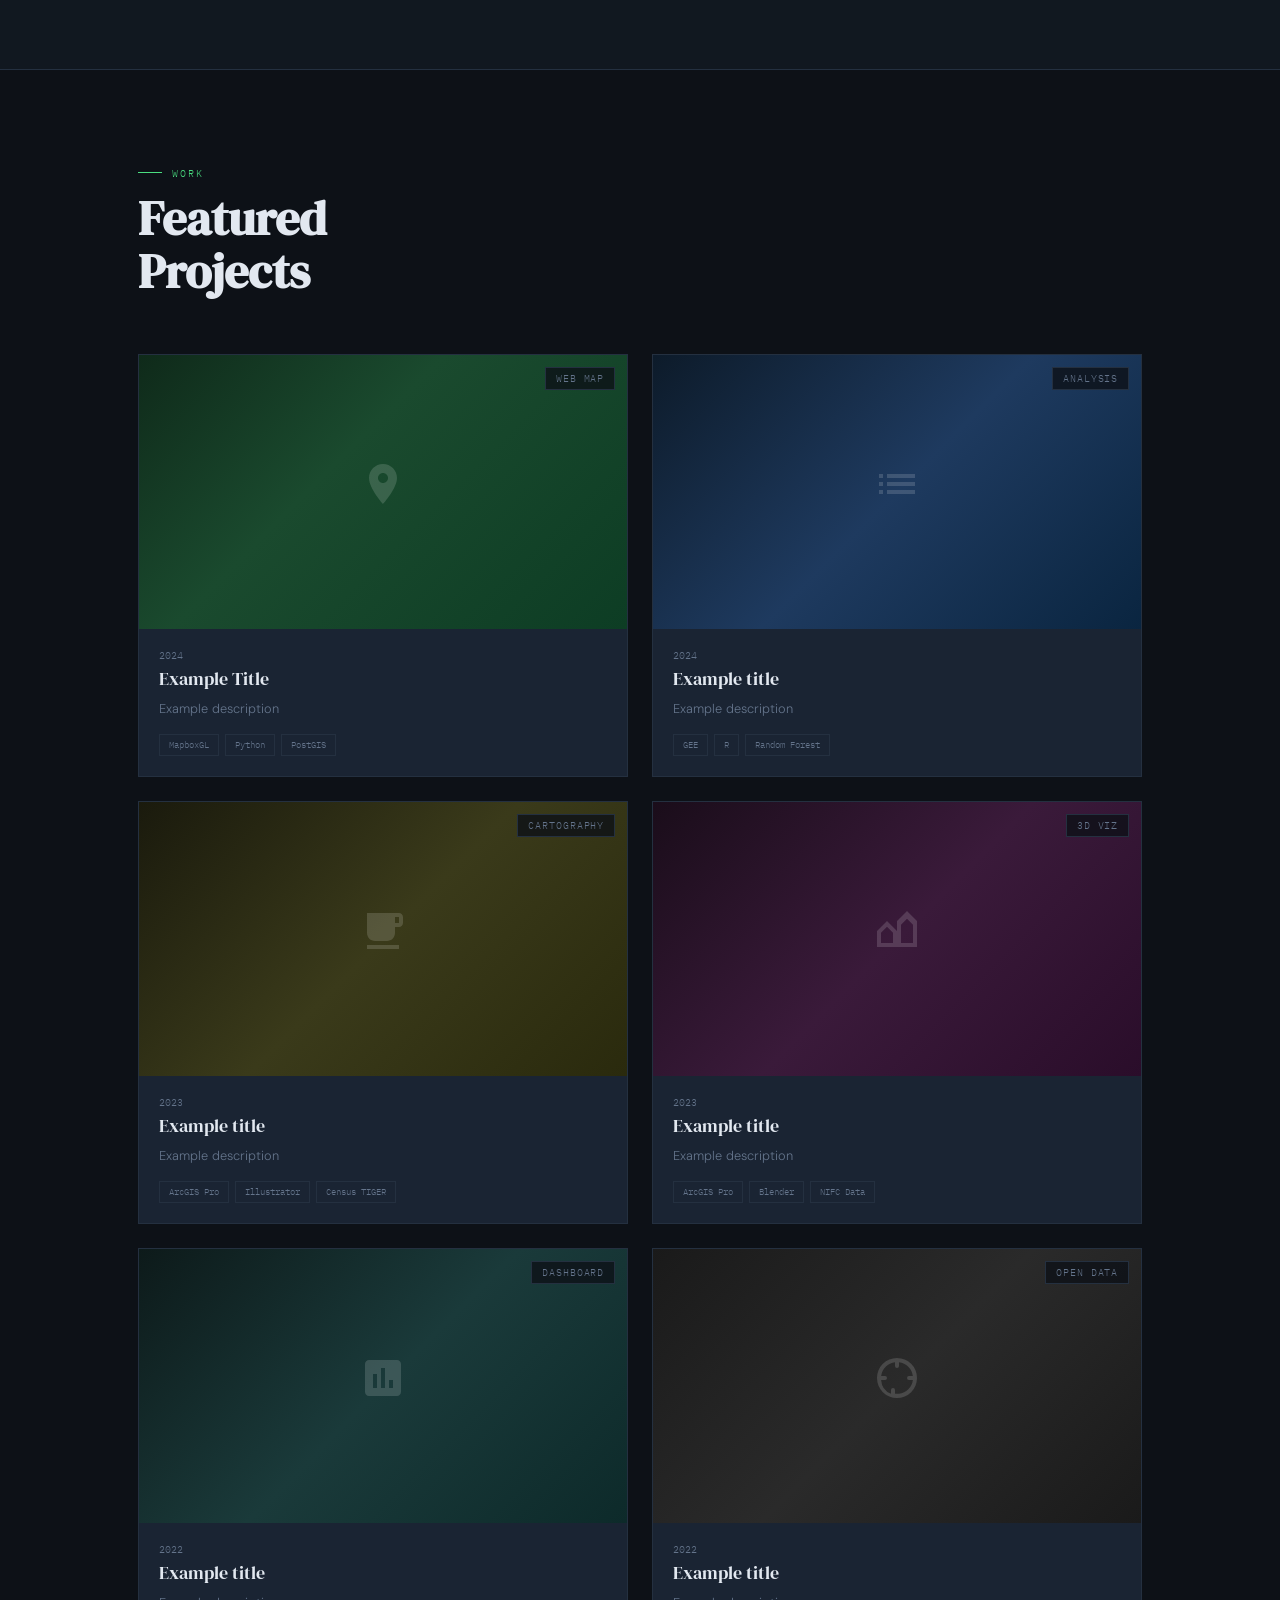
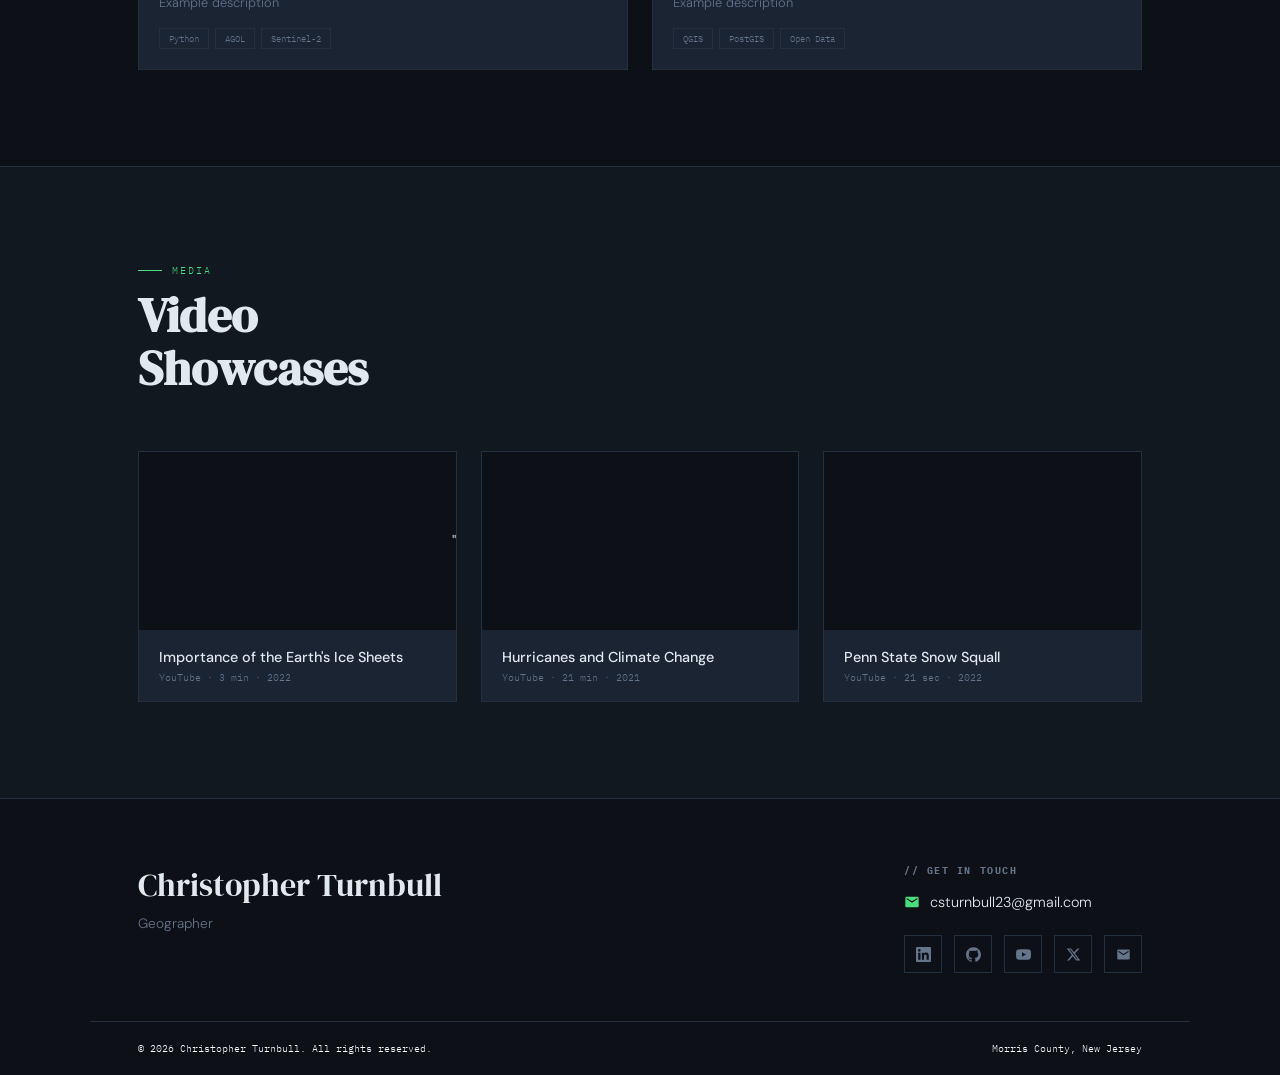
==== commit 0aa22ed2: "Update social media links in index.html" ====
--- a/index.html
+++ b/index.html
@@ -340,21 +340,21 @@
         </div>
         <div class="footer-contact">
           <h3>// Get in touch</h3>
-          <a class="contact-email" href="mailto:alex@meridian.gis">
+          <a class="contact-email" href="mailto:csturnbull23@gmail.com">
             <svg viewBox="0 0 24 24"><path d="M20 4H4c-1.1 0-2 .9-2 2v12c0 1.1.9 2 2 2h16c1.1 0 2-.9 2-2V6c0-1.1-.9-2-2-2zm0 4l-8 5-8-5V6l8 5 8-5v2z"/></svg>
             csturnbull23@gmail.com
           </a>
           <div class="social-row">
-            <a class="social-btn" href="#" title="LinkedIn" target="_blank" rel="noopener">
+            <a class="social-btn" href="https://www.linkedin.com/in/christopher-turnbull23/" title="LinkedIn" target="_blank" rel="noopener">
               <svg viewBox="0 0 24 24"><path d="M20.447 20.452h-3.554v-5.569c0-1.328-.027-3.037-1.852-3.037-1.853 0-2.136 1.445-2.136 2.939v5.667H9.351V9h3.414v1.561h.046c.477-.9 1.637-1.85 3.37-1.85 3.601 0 4.267 2.37 4.267 5.455v6.286zM5.337 7.433a2.062 2.062 0 01-2.063-2.065 2.064 2.064 0 112.063 2.065zm1.782 13.019H3.555V9h3.564v11.452zM22.225 0H1.771C.792 0 0 .774 0 1.729v20.542C0 23.227.792 24 1.771 24h20.451C23.2 24 24 23.227 24 22.271V1.729C24 .774 23.2 0 22.222 0h.003z"/></svg>
             </a>
-            <a class="social-btn" href="#" title="GitHub" target="_blank" rel="noopener">
+            <a class="social-btn" href="https://github.com/cturnbull23" title="GitHub" target="_blank" rel="noopener">
               <svg viewBox="0 0 24 24"><path d="M12 .297c-6.63 0-12 5.373-12 12 0 5.303 3.438 9.8 8.205 11.385.6.113.82-.258.82-.577 0-.285-.01-1.04-.015-2.04-3.338.724-4.042-1.61-4.042-1.61C4.422 18.07 3.633 17.7 3.633 17.7c-1.087-.744.084-.729.084-.729 1.205.084 1.838 1.236 1.838 1.236 1.07 1.835 2.809 1.305 3.495.998.108-.776.417-1.305.76-1.605-2.665-.3-5.466-1.332-5.466-5.93 0-1.31.465-2.38 1.235-3.22-.135-.303-.54-1.523.105-3.176 0 0 1.005-.322 3.3 1.23.96-.267 1.98-.399 3-.405 1.02.006 2.04.138 3 .405 2.28-1.552 3.285-1.23 3.285-1.23.645 1.653.24 2.873.12 3.176.765.84 1.23 1.91 1.23 3.22 0 4.61-2.805 5.625-5.475 5.92.42.36.81 1.096.81 2.22 0 1.606-.015 2.896-.015 3.286 0 .315.21.69.825.57C20.565 22.092 24 17.592 24 12.297c0-6.627-5.373-12-12-12"/></svg>
             </a>
-            <a class="social-btn" href="#" title="YouTube" target="_blank" rel="noopener">
+            <a class="social-btn" href="https://www.youtube.com/@cturnbull23" title="YouTube" target="_blank" rel="noopener">
               <svg viewBox="0 0 24 24"><path d="M23.495 6.205a3.007 3.007 0 00-2.088-2.088c-1.87-.501-9.396-.501-9.396-.501s-7.507-.01-9.396.501A3.007 3.007 0 00.527 6.205a31.247 31.247 0 00-.522 5.805 31.247 31.247 0 00.522 5.783 3.007 3.007 0 002.088 2.088c1.868.502 9.396.502 9.396.502s7.506 0 9.396-.502a3.007 3.007 0 002.088-2.088 31.247 31.247 0 00.5-5.783 31.247 31.247 0 00-.5-5.805zM9.609 15.601V8.408l6.264 3.602z"/></svg>
             </a>
-            <a class="social-btn" href="#" title="X" target="_blank" rel="noopener">
+            <a class="social-btn" href="https://x.com/christurnbull23" title="X" target="_blank" rel="noopener">
               <svg viewBox="0 0 24 24"><path d="M18.244 2.25h3.308l-7.227 8.26 8.502 11.24H16.17l-5.214-6.817L4.99 21.75H1.68l7.73-8.835L1.254 2.25H8.08l4.713 6.231zm-1.161 17.52h1.833L7.084 4.126H5.117z"/></svg>
             </a>
             <a class="social-btn" href="mailto:csturnbull23@gmail.com" title="Email">
--- a/stylesheets/style.css
+++ b/stylesheets/style.css
@@ -97,10 +97,10 @@
 .slide.active { opacity: 1; }
 
 /* Placeholder slides with GIS-inspired gradient backgrounds */
-.slide-1 { background-image: url('images/provo_ut.jpeg'); }
-.slide-2 { background-image: url('images/reno_nv.jpeg'); }
-.slide-3 { background-image: url('images/snowy_mountain.jpeg'); }
-.slide-4 { background-image: url('images/sunset1.jpeg'); }
+.slide-1 { background-image: url('../images/provo_ut.jpeg'); }
+.slide-2 { background-image: url('../images/reno_nv.jpeg'); }
+.slide-3 { background-image: url('../images/snowy_mountain.jpeg'); }
+.slide-4 { background-image: url('../images/sunset1.jpeg'); }
 
 /* Contour overlay on hero */
 .slides-wrap::after {
@@ -217,7 +217,6 @@
 }
 .tl-item:last-child .tl-icon::after { display: none; }
 
-.tl-body {}
 .tl-dates {
     font-family: 'IBM Plex Mono', monospace;
     font-size: .65rem; color: var(--green); letter-spacing: .08em;
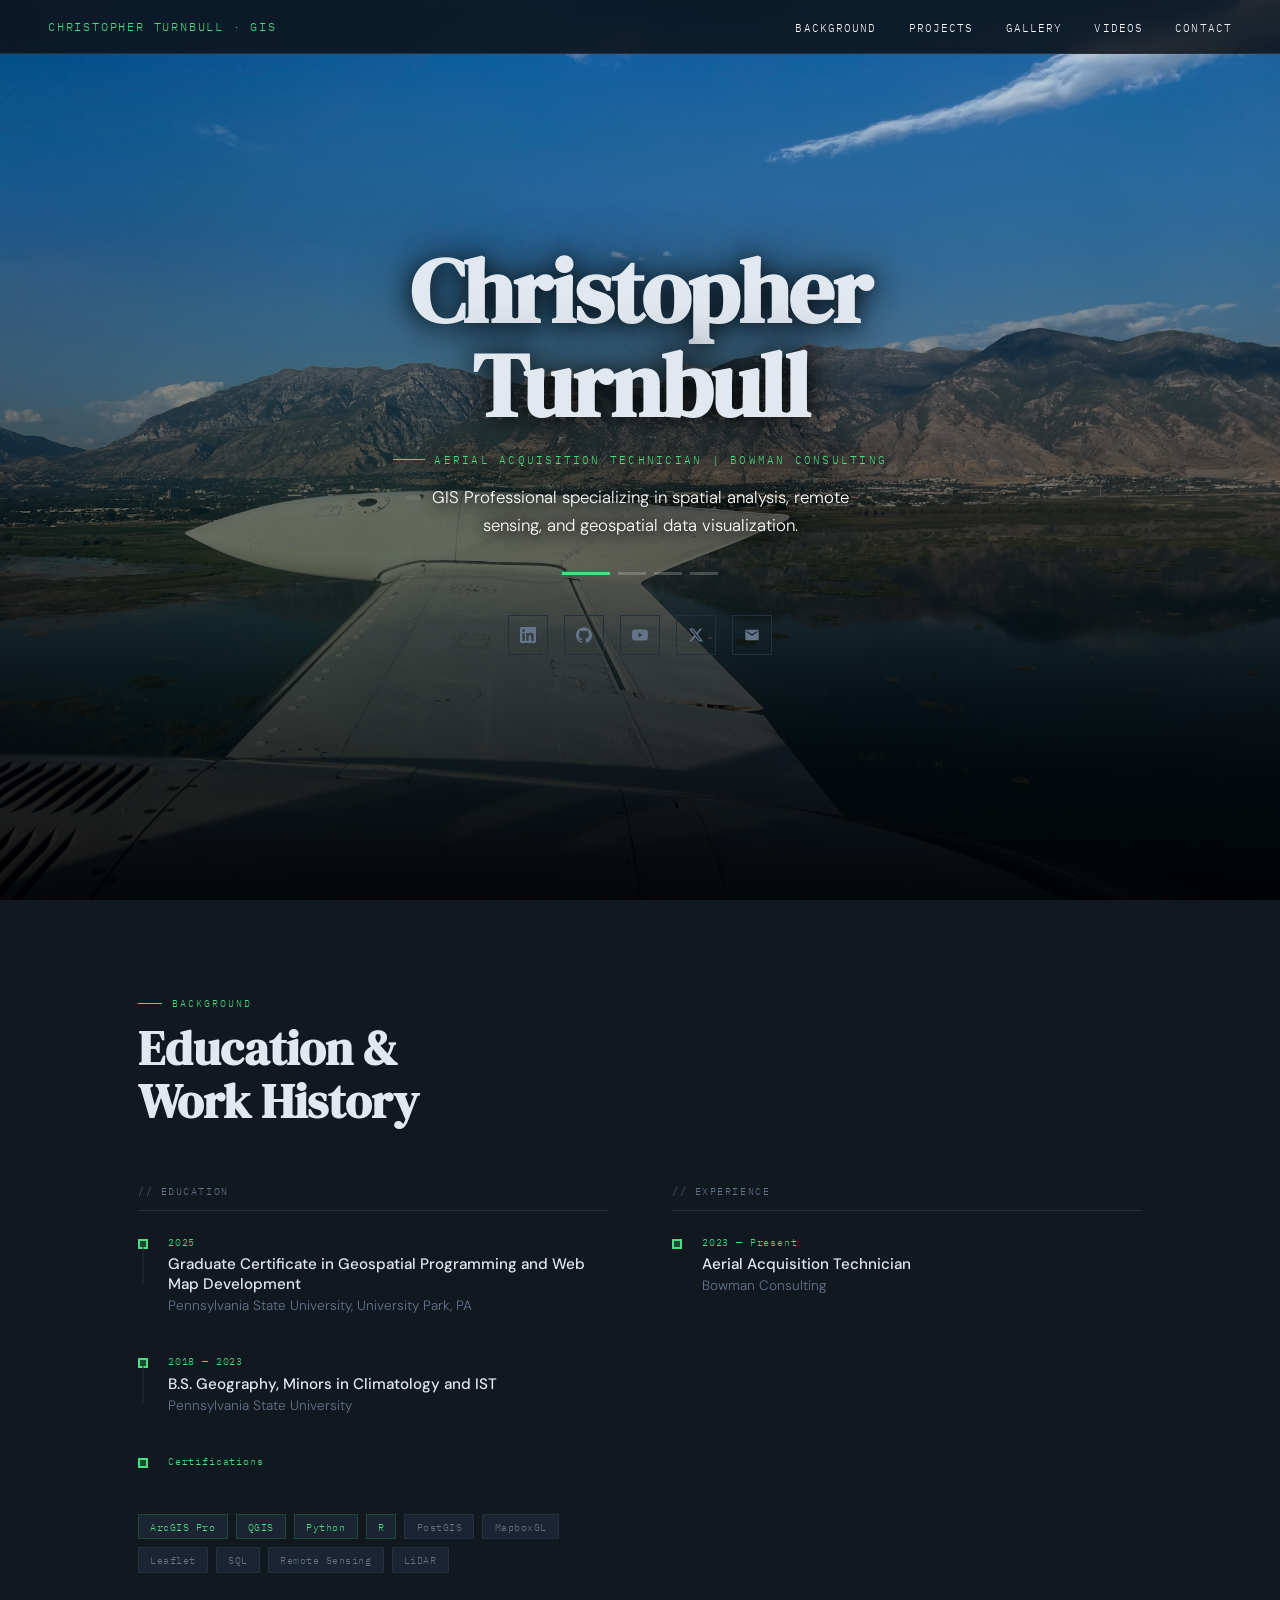
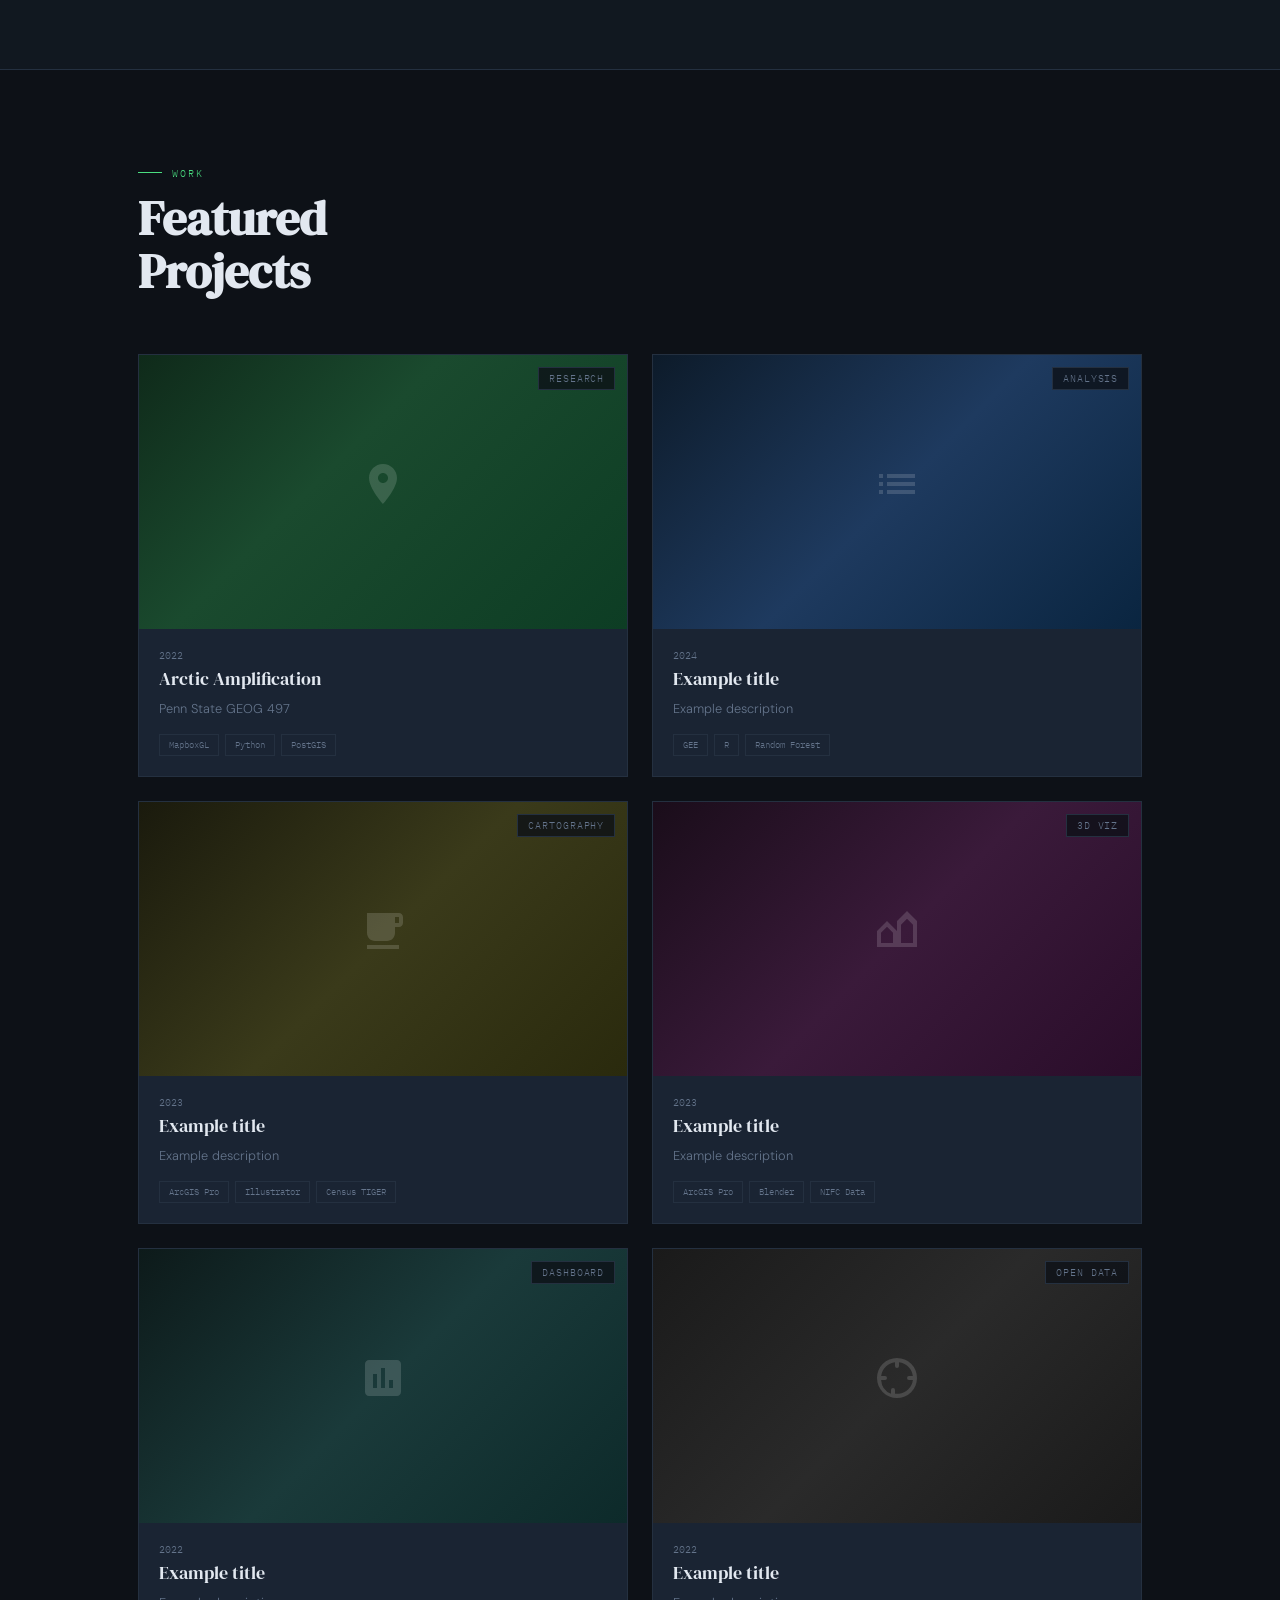
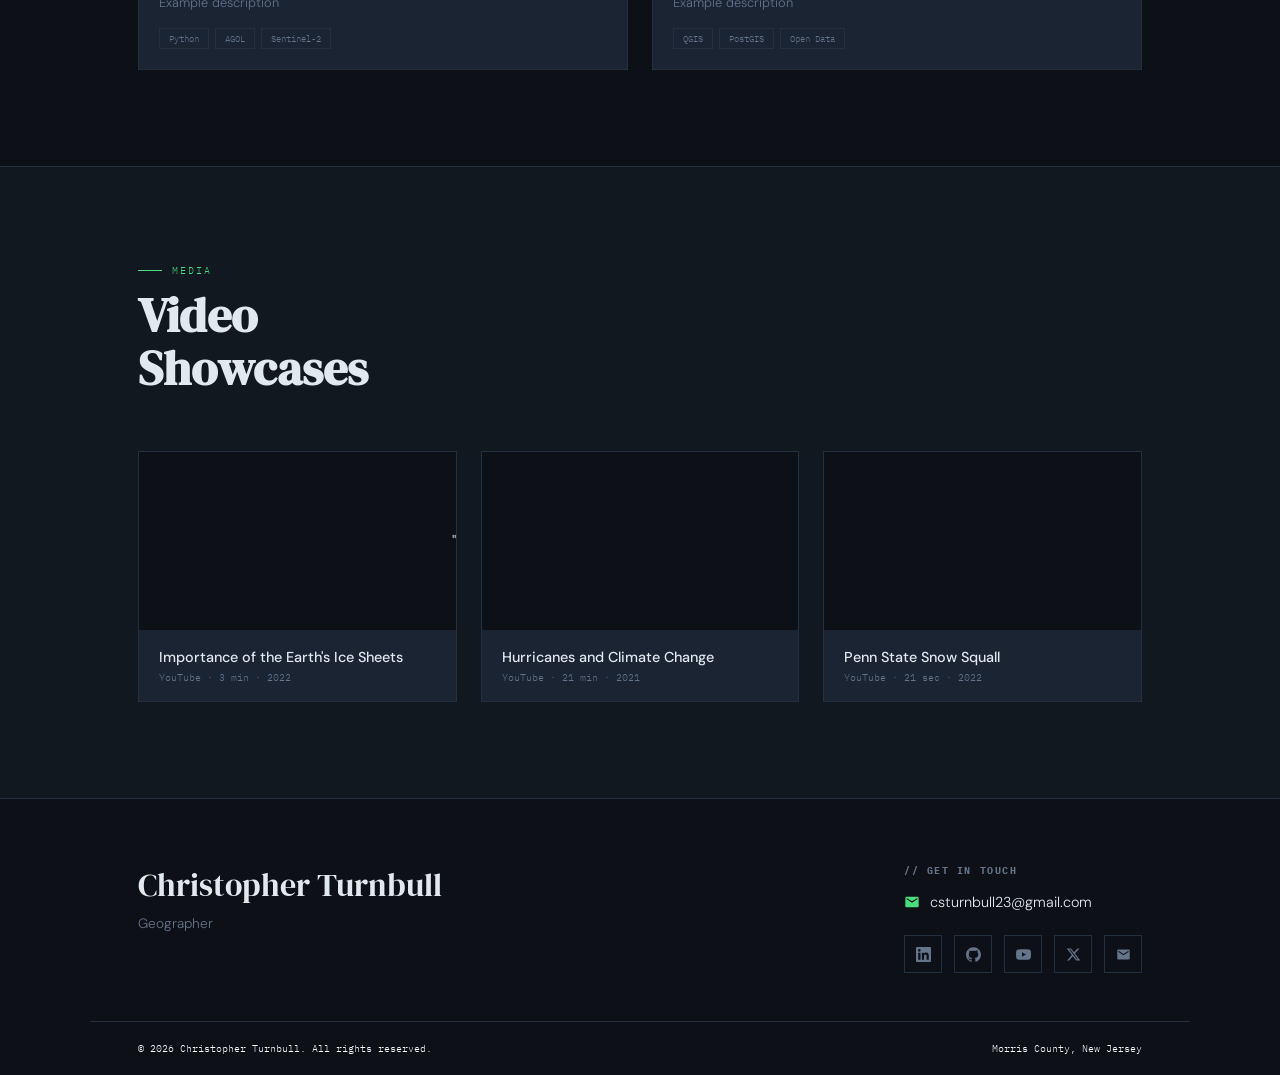
==== commit acaa8623: "Update project details in index.html" ====
--- a/index.html
+++ b/index.html
@@ -175,14 +175,14 @@
             <div class="project-thumb">
               <div class="project-thumb-bg thumb-1"></div>
               <div class="thumb-icon">
-                <svg width="48" height="48" viewBox="0 0 24 24" fill="currentColor"><path d="M12 2C8.13 2 5 5.13 5 9c0 5.25 7 13 7 13s7-7.75 7-13c0-3.87-3.13-7-7-7zm0 9.5c-1.38 0-2.5-1.12-2.5-2.5s1.12-2.5 2.5-2.5 2.5 1.12 2.5 2.5-1.12 2.5-2.5 2.5z"/></svg>
-              </div>
-              <div class="project-type-badge">Web Map</div>
-            </div>
-            <div class="project-info">
-              <div class="project-year">2024</div>
-              <div class="project-title">Example Title</div>
-              <div class="project-desc">Example description</div>
+                <svg width="48" height="48" viewBox="0 0 24 24" fill="currentColor"><path d="M12 2C8.13 2 5 5.13 5 9c0 5.25 7 13 7 13s7-7.75 7-13c0-3.87-3.13-7-7-7zm0 9.5c-1.38 0-2.5-1.12-2.5-2.5s1.12-2.5 2.5-2.5 2.5 1.12 2.5 2.5-1.12 2.5-2.5 2.5z"/><a href="https://cturnbull23.github.io/files/Turnbull_ArcticAmplificationV4_GEOG497.pdf"></a></svg>
+              </div>
+              <div class="project-type-badge">Research</div>
+            </div>
+            <div class="project-info">
+              <div class="project-year">2022</div>
+              <div class="project-title">Arctic Amplification</div>
+              <div class="project-desc">Penn State GEOG 497</div>
               <div class="project-tags">
                 <span class="ptag">MapboxGL</span><span class="ptag">Python</span><span class="ptag">PostGIS</span>
               </div>
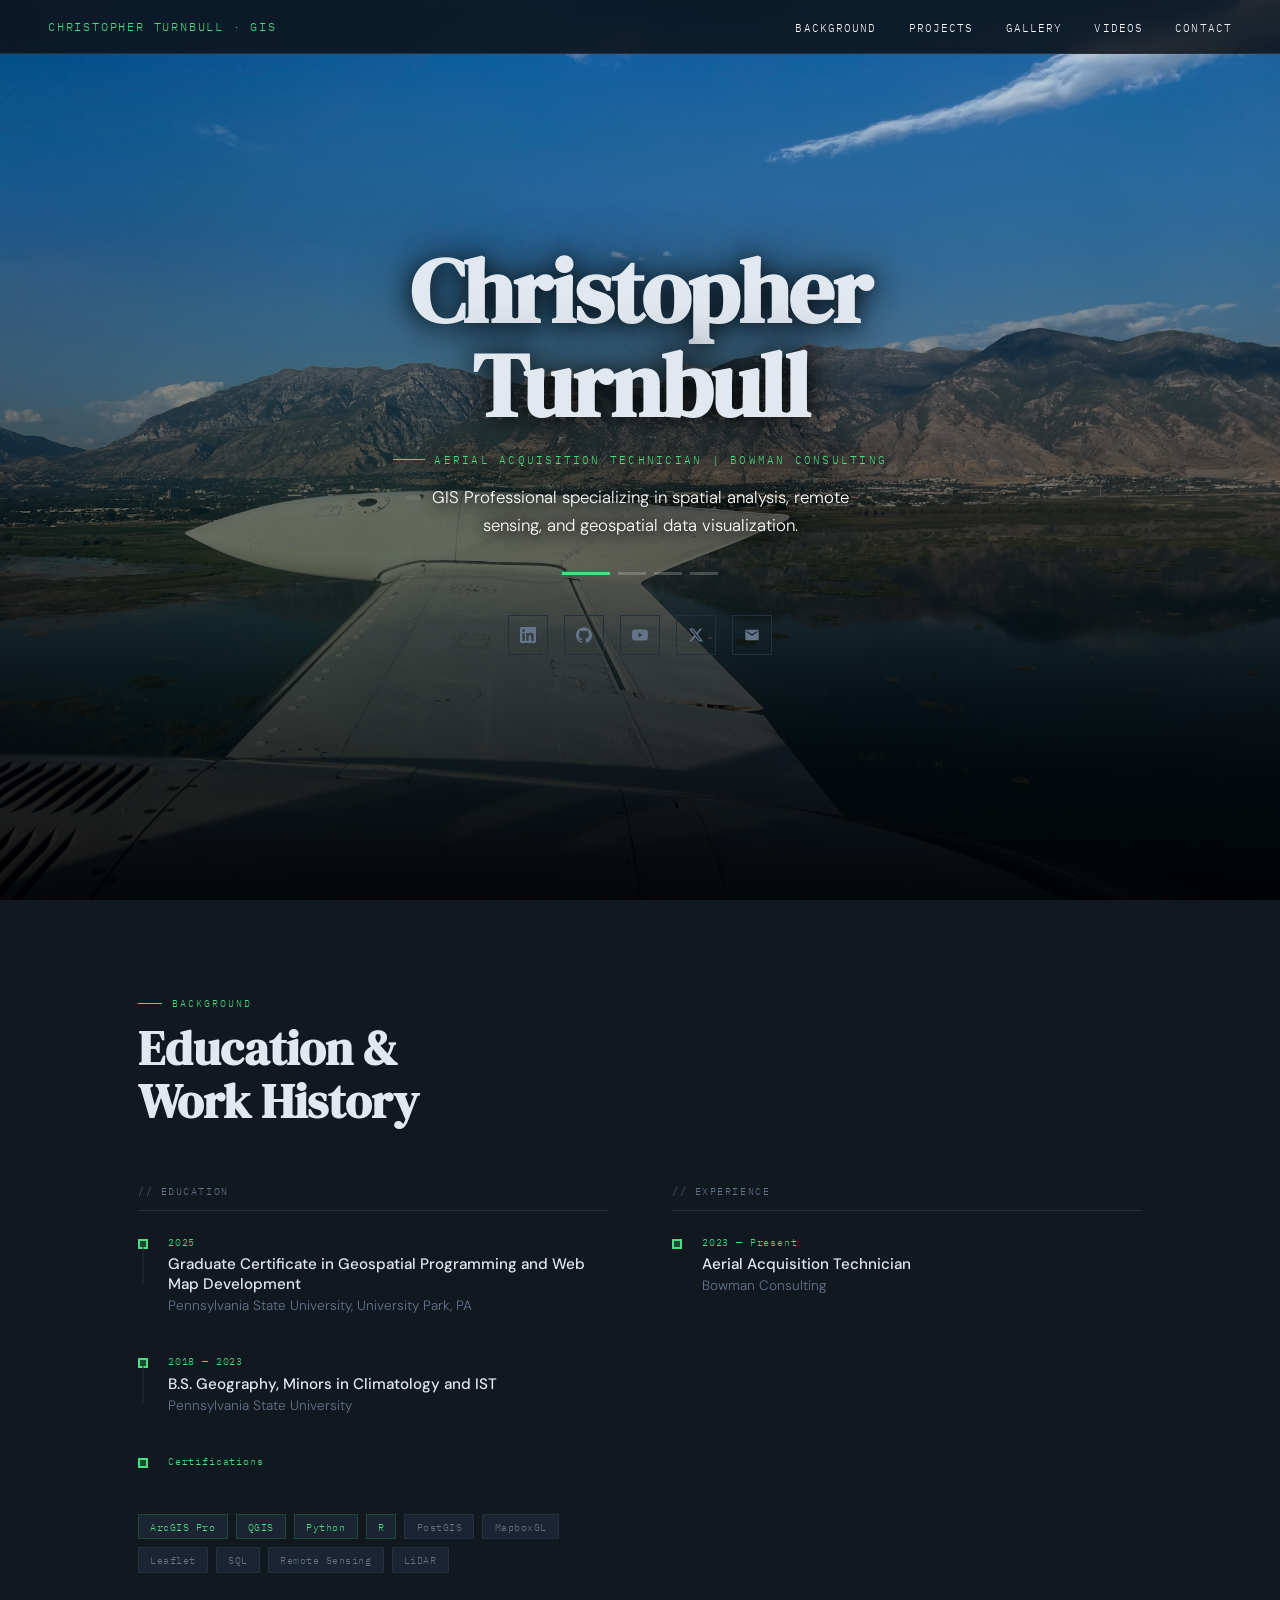
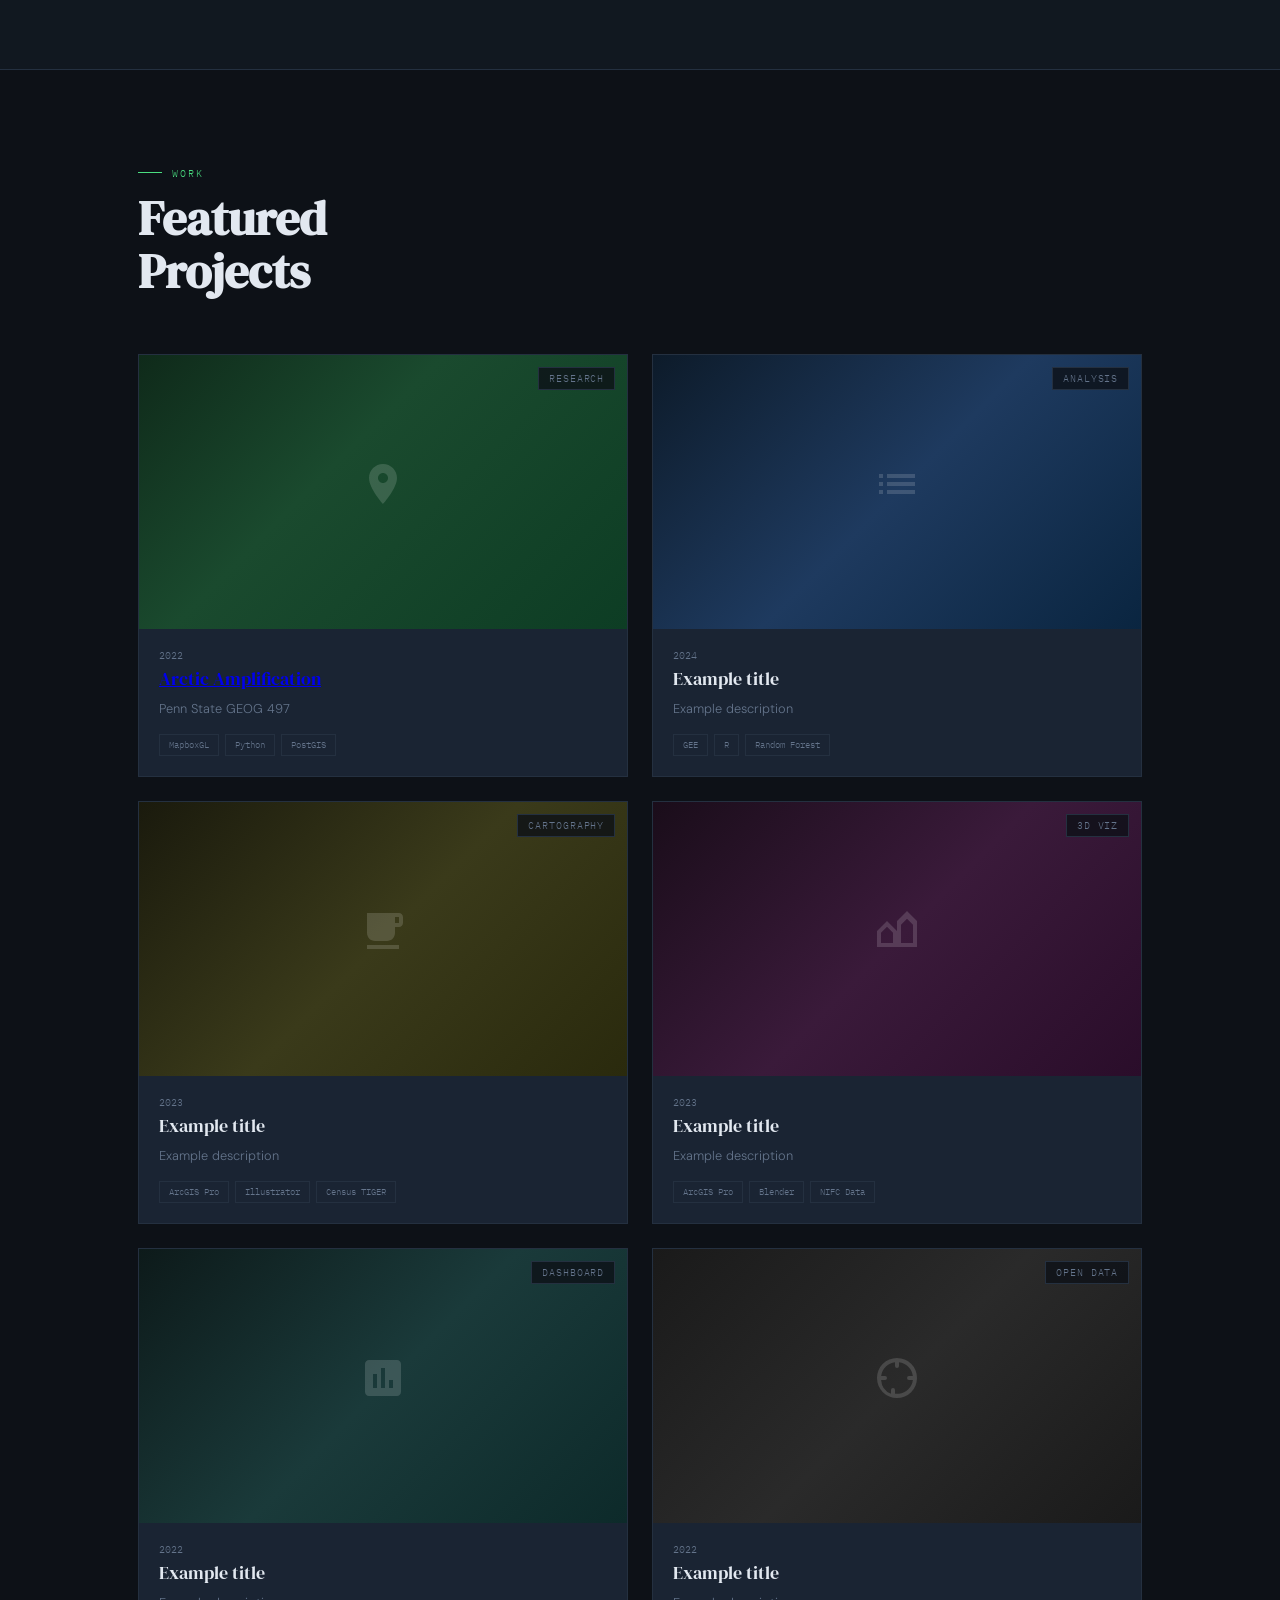
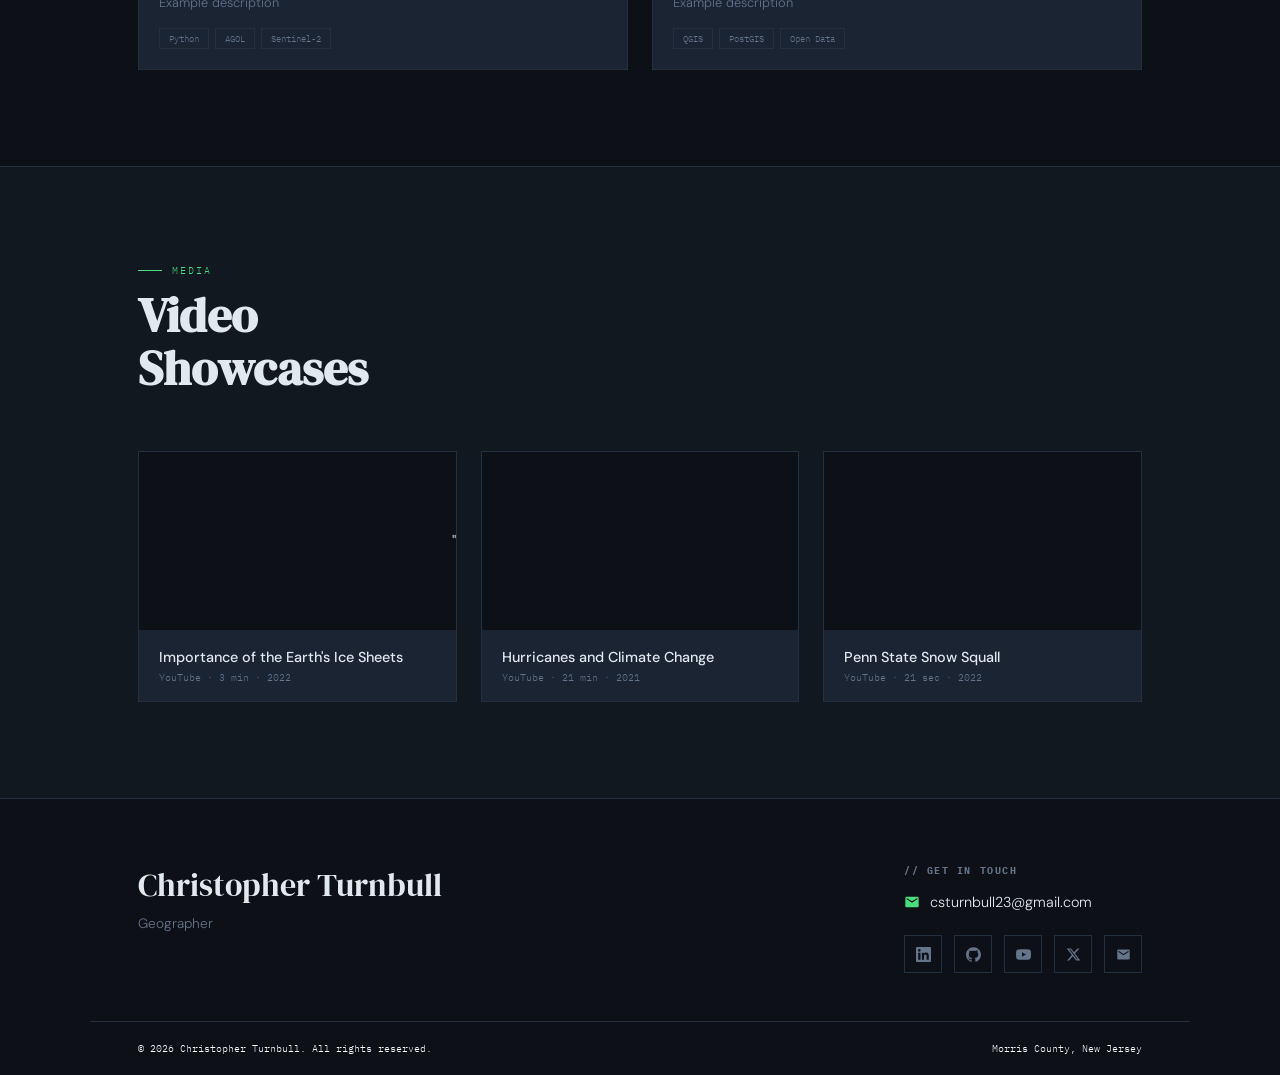
==== commit 7a892264: "Update index.html" ====
--- a/index.html
+++ b/index.html
@@ -175,13 +175,13 @@
             <div class="project-thumb">
               <div class="project-thumb-bg thumb-1"></div>
               <div class="thumb-icon">
-                <svg width="48" height="48" viewBox="0 0 24 24" fill="currentColor"><path d="M12 2C8.13 2 5 5.13 5 9c0 5.25 7 13 7 13s7-7.75 7-13c0-3.87-3.13-7-7-7zm0 9.5c-1.38 0-2.5-1.12-2.5-2.5s1.12-2.5 2.5-2.5 2.5 1.12 2.5 2.5-1.12 2.5-2.5 2.5z"/><a href="https://cturnbull23.github.io/files/Turnbull_ArcticAmplificationV4_GEOG497.pdf"></a></svg>
+                <svg width="48" height="48" viewBox="0 0 24 24" fill="currentColor"><path d="M12 2C8.13 2 5 5.13 5 9c0 5.25 7 13 7 13s7-7.75 7-13c0-3.87-3.13-7-7-7zm0 9.5c-1.38 0-2.5-1.12-2.5-2.5s1.12-2.5 2.5-2.5 2.5 1.12 2.5 2.5-1.12 2.5-2.5 2.5z"/></svg>
               </div>
               <div class="project-type-badge">Research</div>
             </div>
             <div class="project-info">
               <div class="project-year">2022</div>
-              <div class="project-title">Arctic Amplification</div>
+              <div class="project-title"><a href="https://cturnbull23.github.io/files/Turnbull_ArcticAmplificationV4_GEOG497.pdf">Arctic Amplification</a></div>
               <div class="project-desc">Penn State GEOG 497</div>
               <div class="project-tags">
                 <span class="ptag">MapboxGL</span><span class="ptag">Python</span><span class="ptag">PostGIS</span>
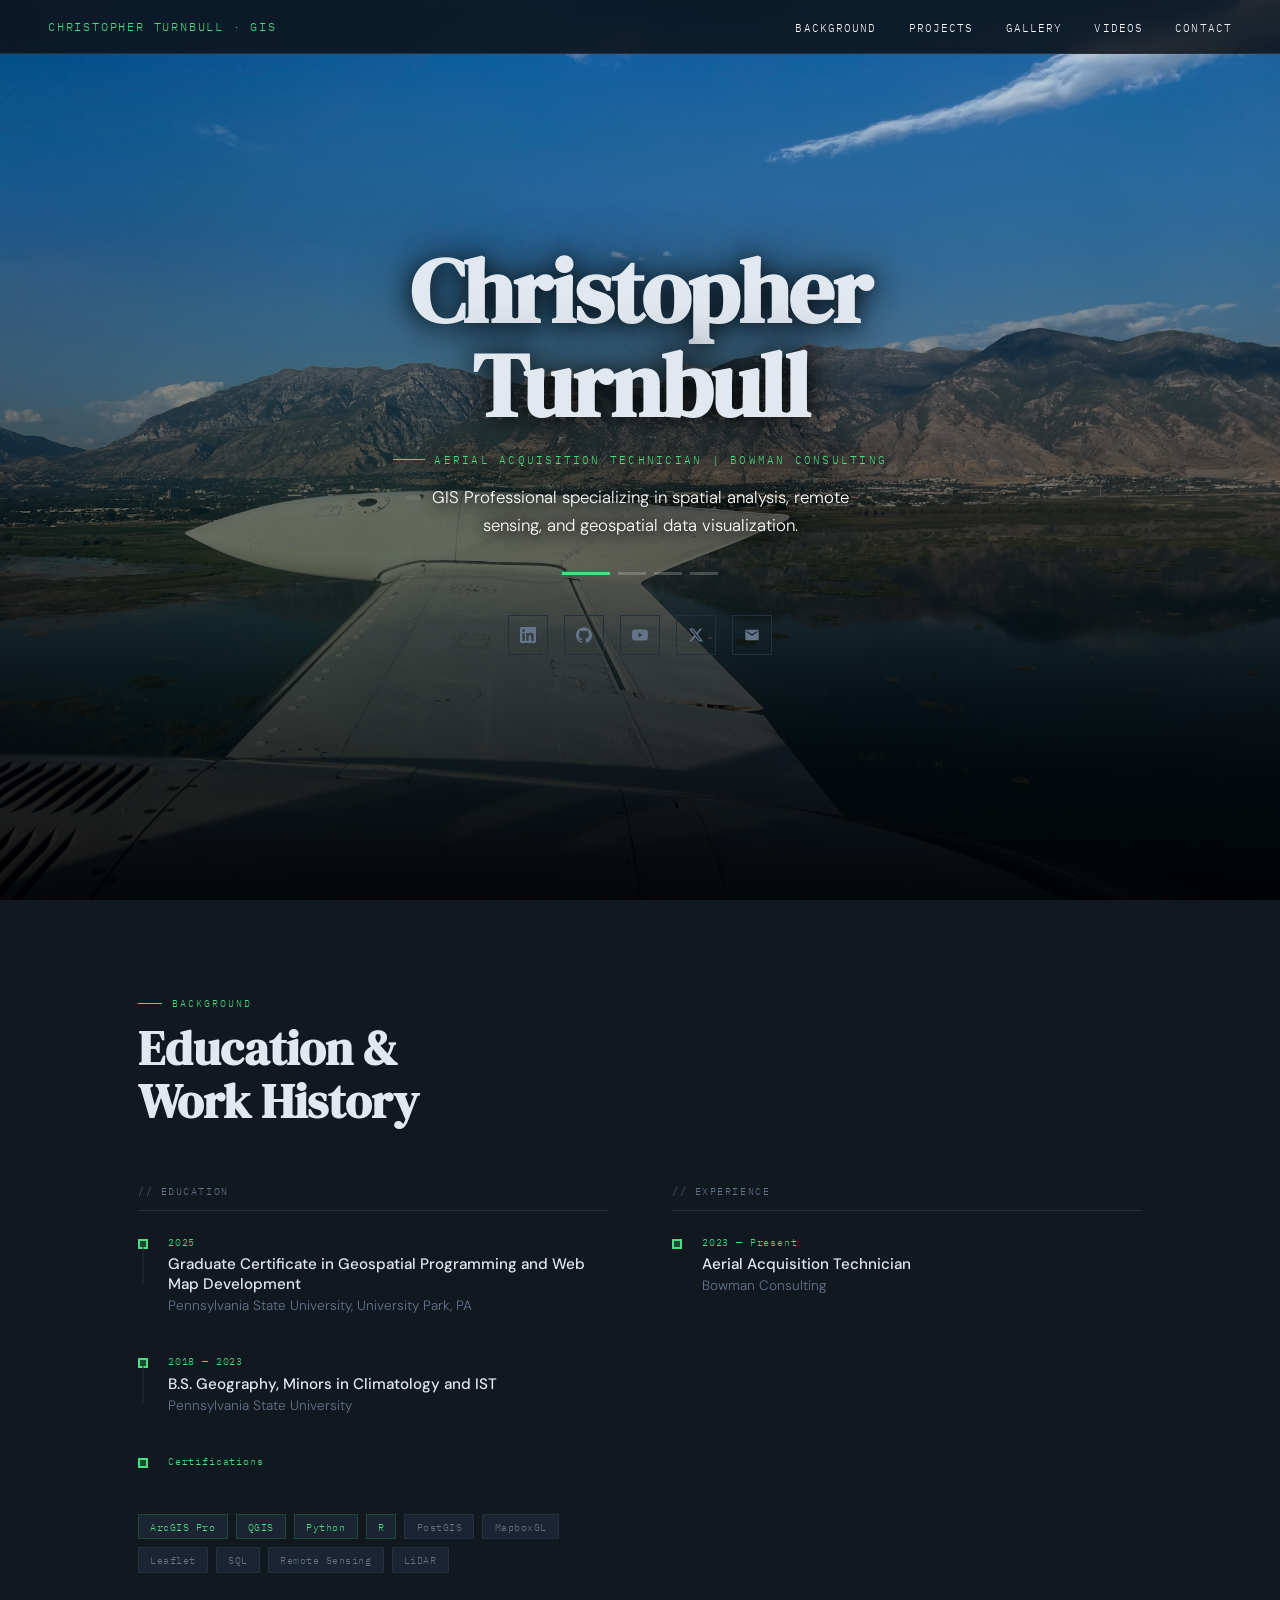
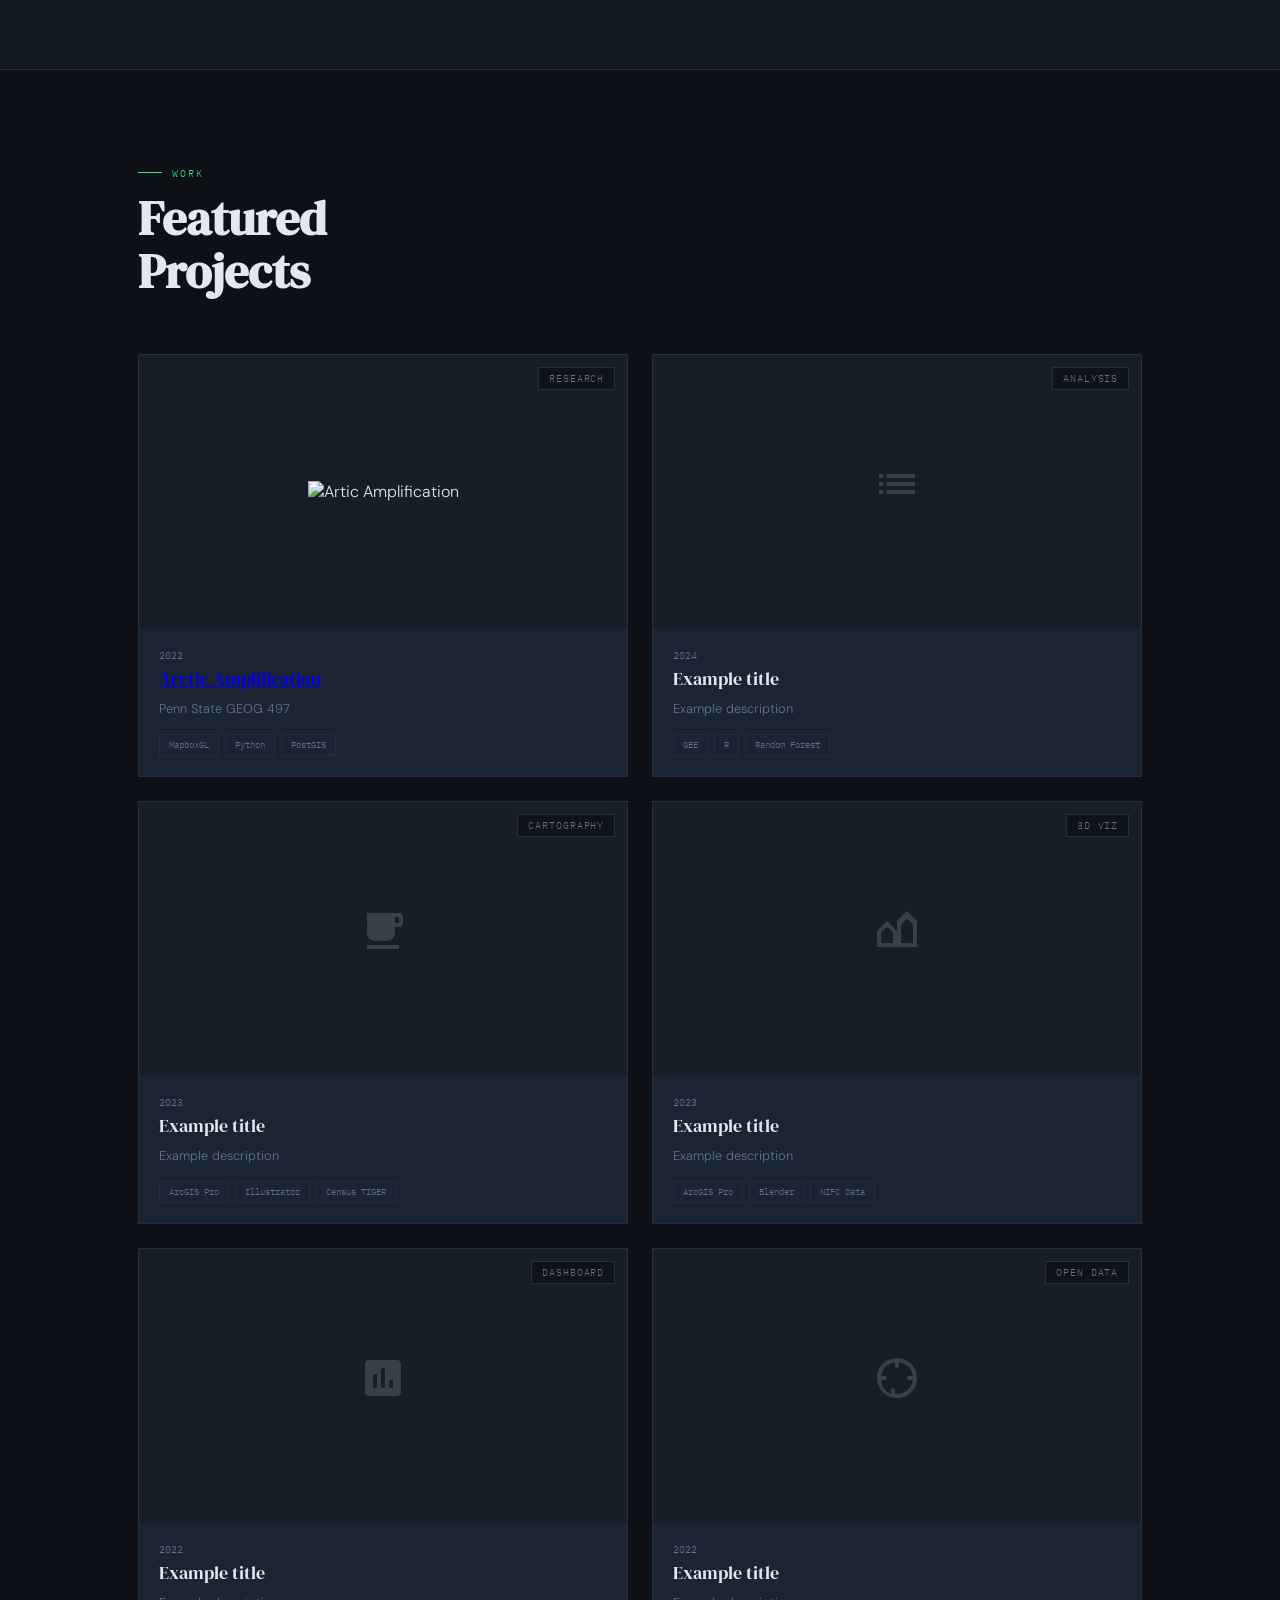
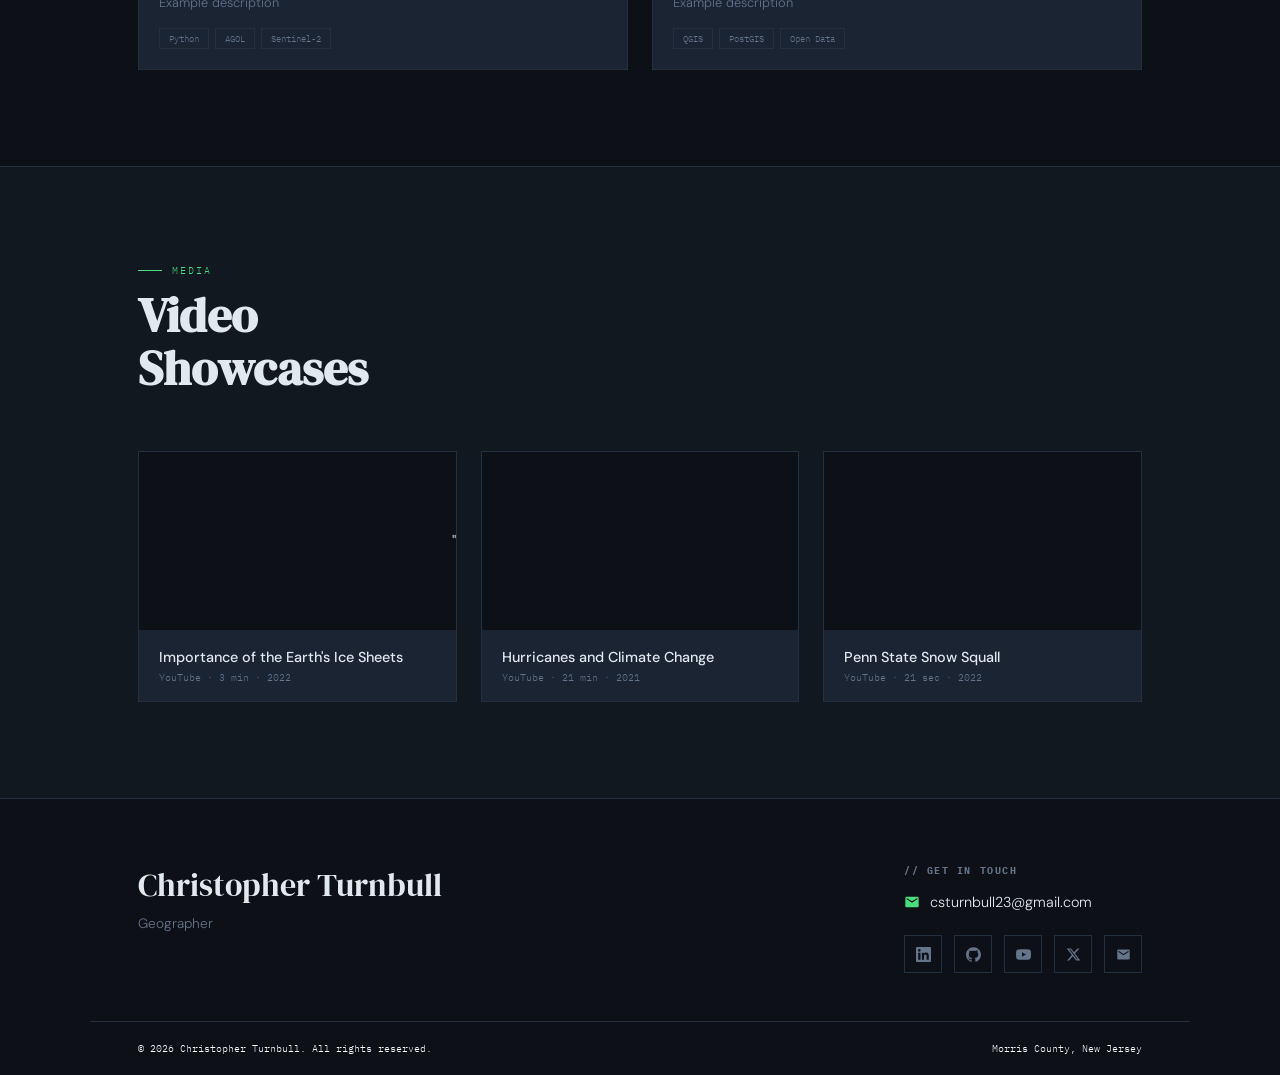
==== commit f7080c79: "Update project thumbnails with images Replaced project thumbnail backgrounds with images for better " ====
--- a/index.html
+++ b/index.html
@@ -173,10 +173,7 @@
 
           <div class="project-card reveal">
             <div class="project-thumb">
-              <div class="project-thumb-bg thumb-1"></div>
-              <div class="thumb-icon">
-                <svg width="48" height="48" viewBox="0 0 24 24" fill="currentColor"><path d="M12 2C8.13 2 5 5.13 5 9c0 5.25 7 13 7 13s7-7.75 7-13c0-3.87-3.13-7-7-7zm0 9.5c-1.38 0-2.5-1.12-2.5-2.5s1.12-2.5 2.5-2.5 2.5 1.12 2.5 2.5-1.12 2.5-2.5 2.5z"/></svg>
-              </div>
+              <img src="thumbnails/arctic-amplification.jpeg" alt="Artic Amplification" class="project-image">
               <div class="project-type-badge">Research</div>
             </div>
             <div class="project-info">
@@ -191,7 +188,6 @@
 
           <div class="project-card reveal reveal-delay-1">
             <div class="project-thumb">
-              <div class="project-thumb-bg thumb-2"></div>
               <div class="thumb-icon">
                 <svg width="48" height="48" viewBox="0 0 24 24" fill="currentColor"><path d="M3 13h2v-2H3v2zm0 4h2v-2H3v2zm0-8h2V7H3v2zm4 4h14v-2H7v2zm0 4h14v-2H7v2zM7 7v2h14V7H7z"/></svg>
               </div>
@@ -209,7 +205,6 @@
 
           <div class="project-card reveal reveal-delay-2">
             <div class="project-thumb">
-              <div class="project-thumb-bg thumb-3"></div>
               <div class="thumb-icon">
                 <svg width="48" height="48" viewBox="0 0 24 24" fill="currentColor"><path d="M20 3H4v10c0 2.21 1.79 4 4 4h6c2.21 0 4-1.79 4-4v-3h2c1.11 0 2-.89 2-2V5c0-1.11-.89-2-2-2zm0 5h-2V5h2v3zM4 19h16v2H4z"/></svg>
               </div>
@@ -227,7 +222,6 @@
 
           <div class="project-card reveal">
             <div class="project-thumb">
-              <div class="project-thumb-bg thumb-4"></div>
               <div class="thumb-icon">
                 <svg width="48" height="48" viewBox="0 0 24 24" fill="currentColor"><path d="M12 20H2v-8l5-5 5 5V7l5-5 5 5v13H12zm-8-2h6v-5.17l-3-3-3 3V18zm10 0h6v-9.17l-3-3-3 3V18z"/></svg>
               </div>
@@ -245,7 +239,6 @@
 
           <div class="project-card reveal reveal-delay-1">
             <div class="project-thumb">
-              <div class="project-thumb-bg thumb-5"></div>
               <div class="thumb-icon">
                 <svg width="48" height="48" viewBox="0 0 24 24" fill="currentColor"><path d="M19 3H5c-1.1 0-2 .9-2 2v14c0 1.1.9 2 2 2h14c1.1 0 2-.9 2-2V5c0-1.1-.9-2-2-2zM9 17H7v-7h2v7zm4 0h-2V7h2v10zm4 0h-2v-4h2v4z"/></svg>
               </div>
@@ -263,7 +256,6 @@
 
           <div class="project-card reveal reveal-delay-2">
             <div class="project-thumb">
-              <div class="project-thumb-bg thumb-6"></div>
               <div class="thumb-icon">
                 <svg width="48" height="48" viewBox="0 0 24 24" fill="currentColor"><path d="M12 2a10 10 0 100 20A10 10 0 0012 2zm-1 17.93V18a1 1 0 00-2 0v1.93A8.001 8.001 0 014.07 13H6a1 1 0 000-2H4.07A8.001 8.001 0 0111 4.07V6a1 1 0 002 0V4.07A8.001 8.001 0 0119.93 11H18a1 1 0 000 2h1.93A8.001 8.001 0 0113 19.93z"/></svg>
               </div>
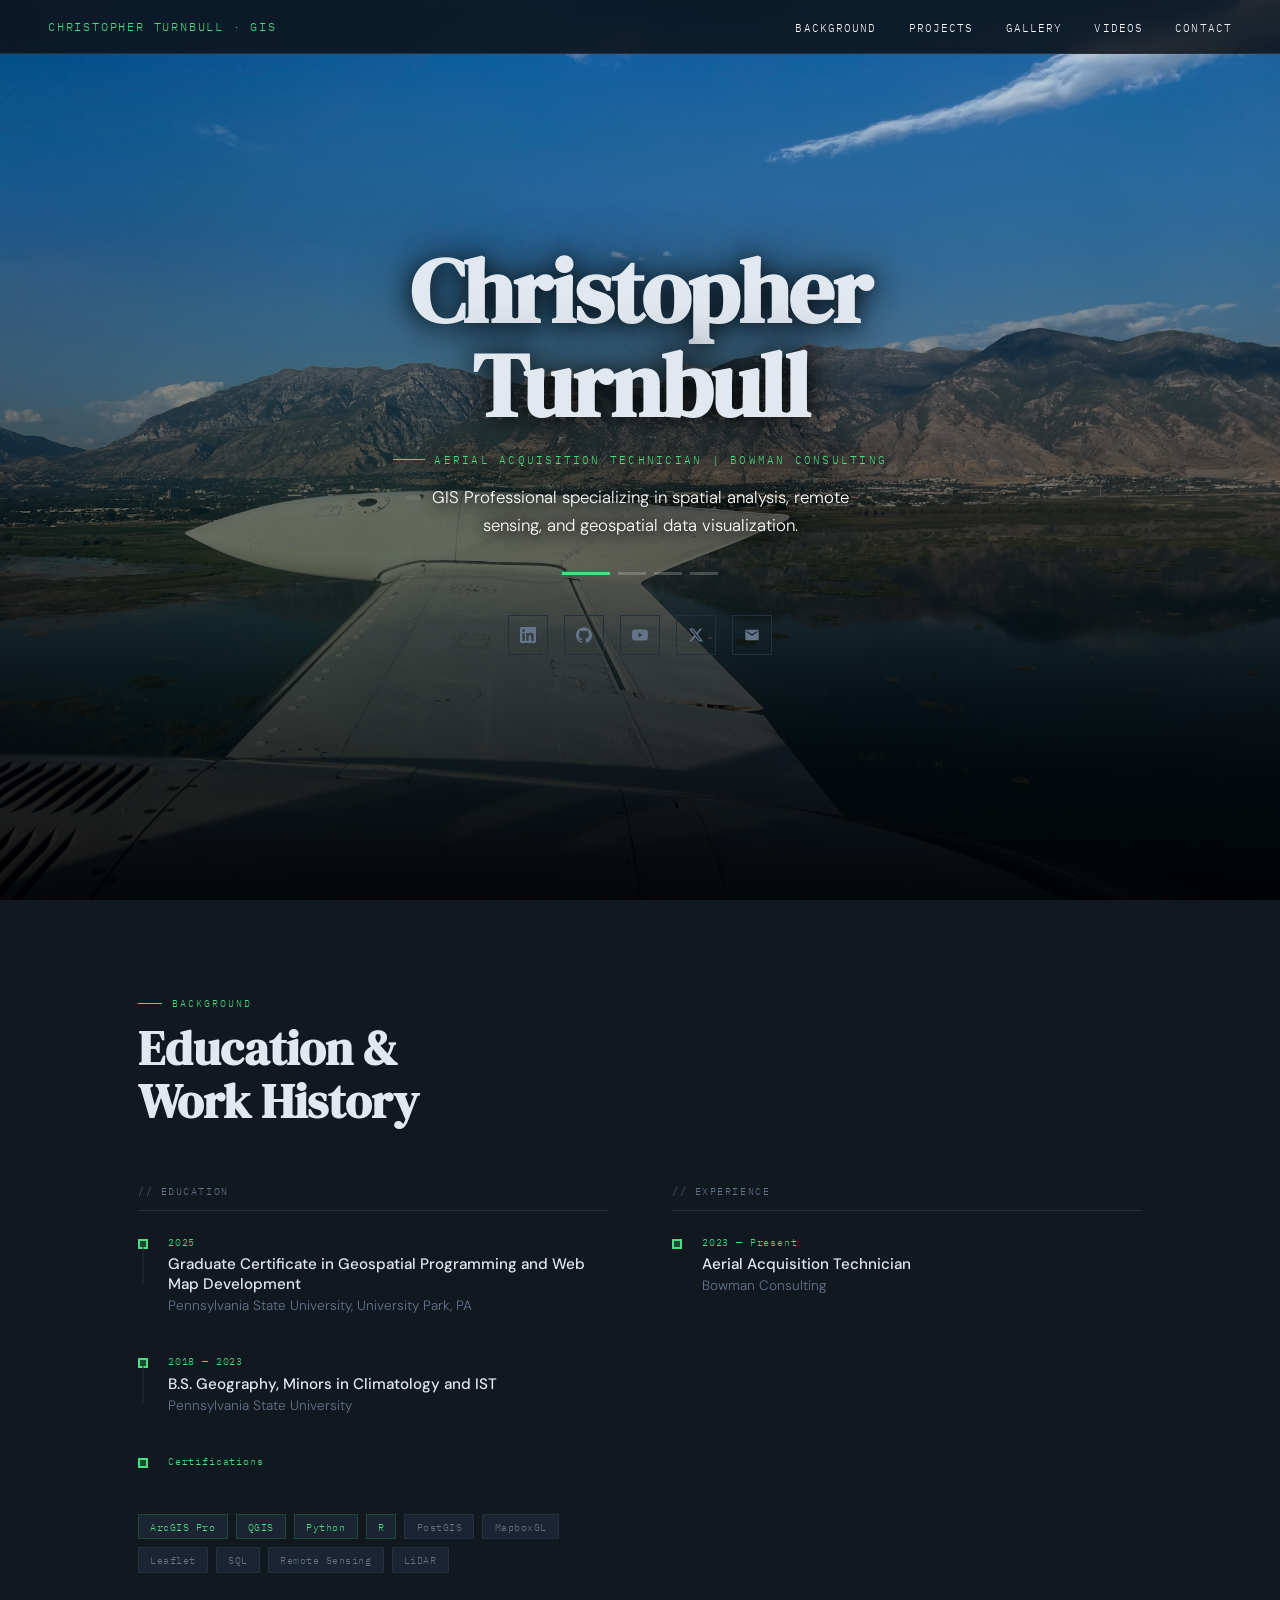
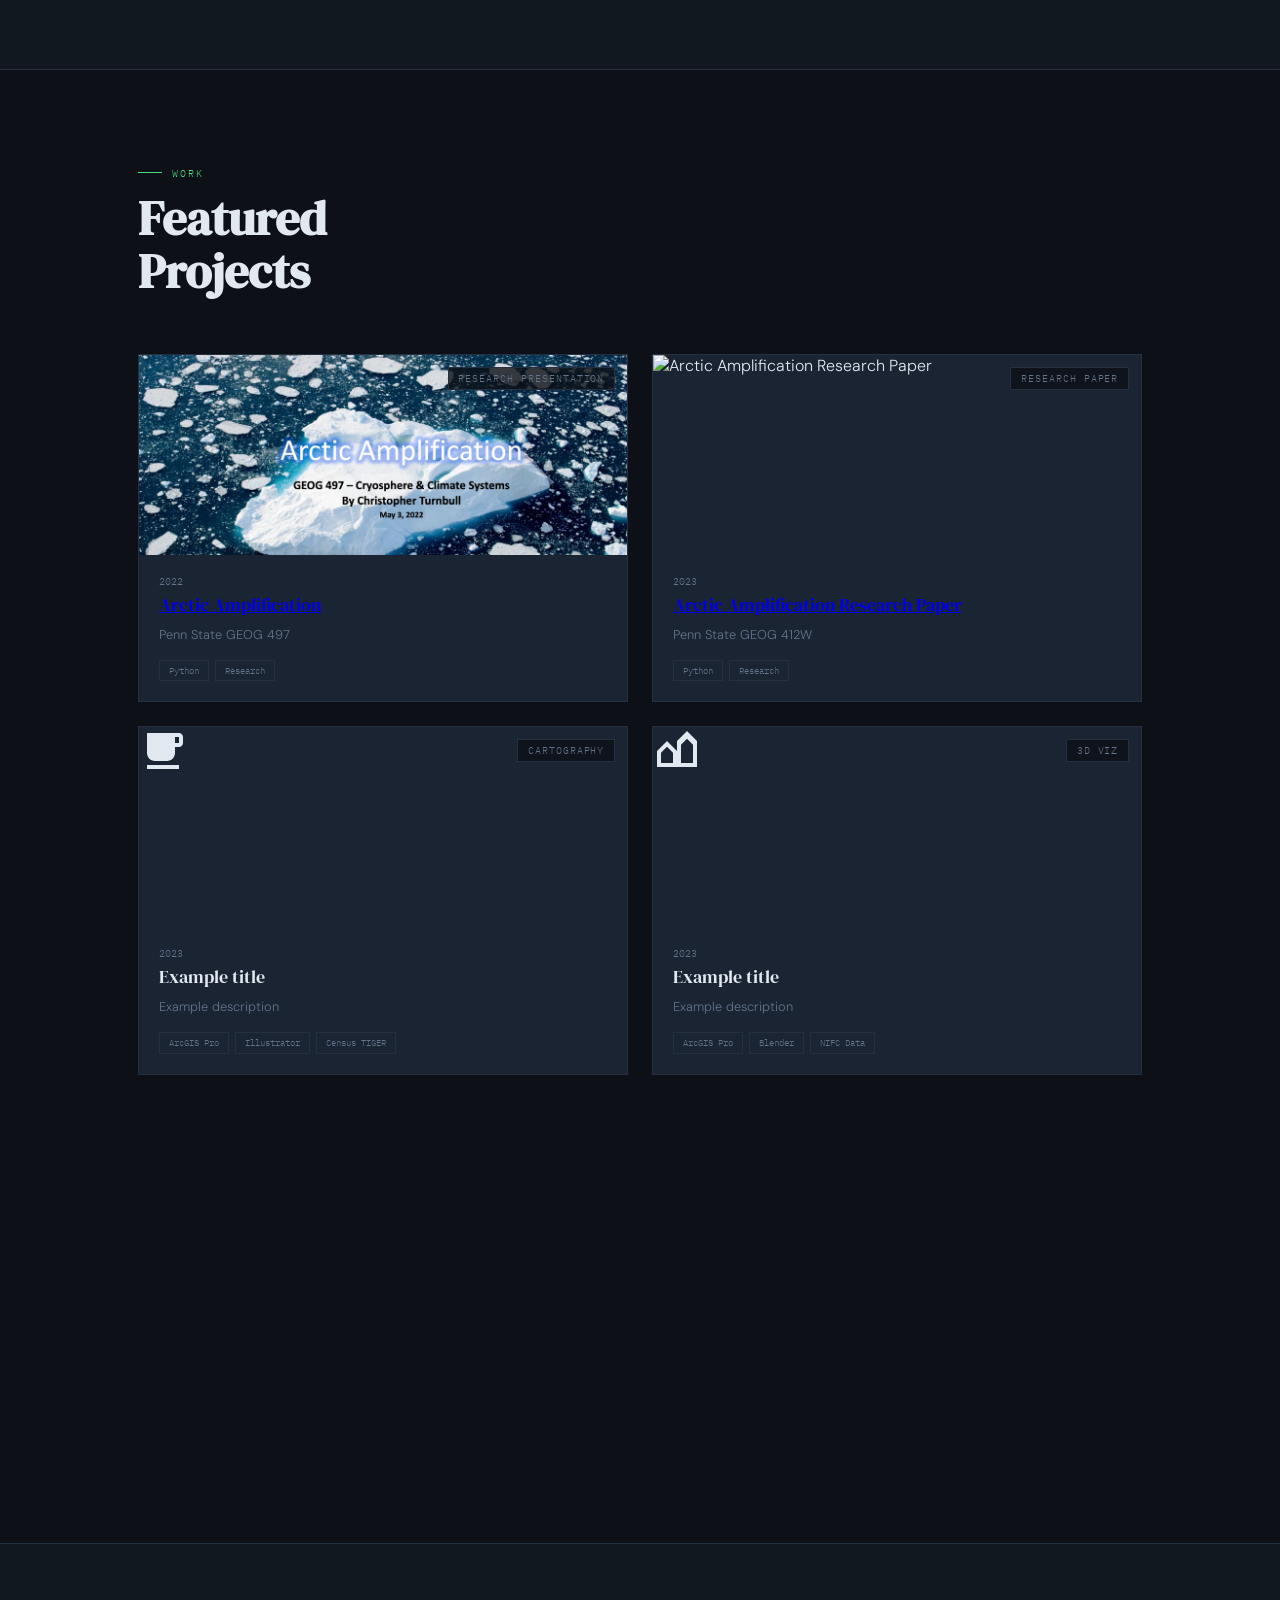
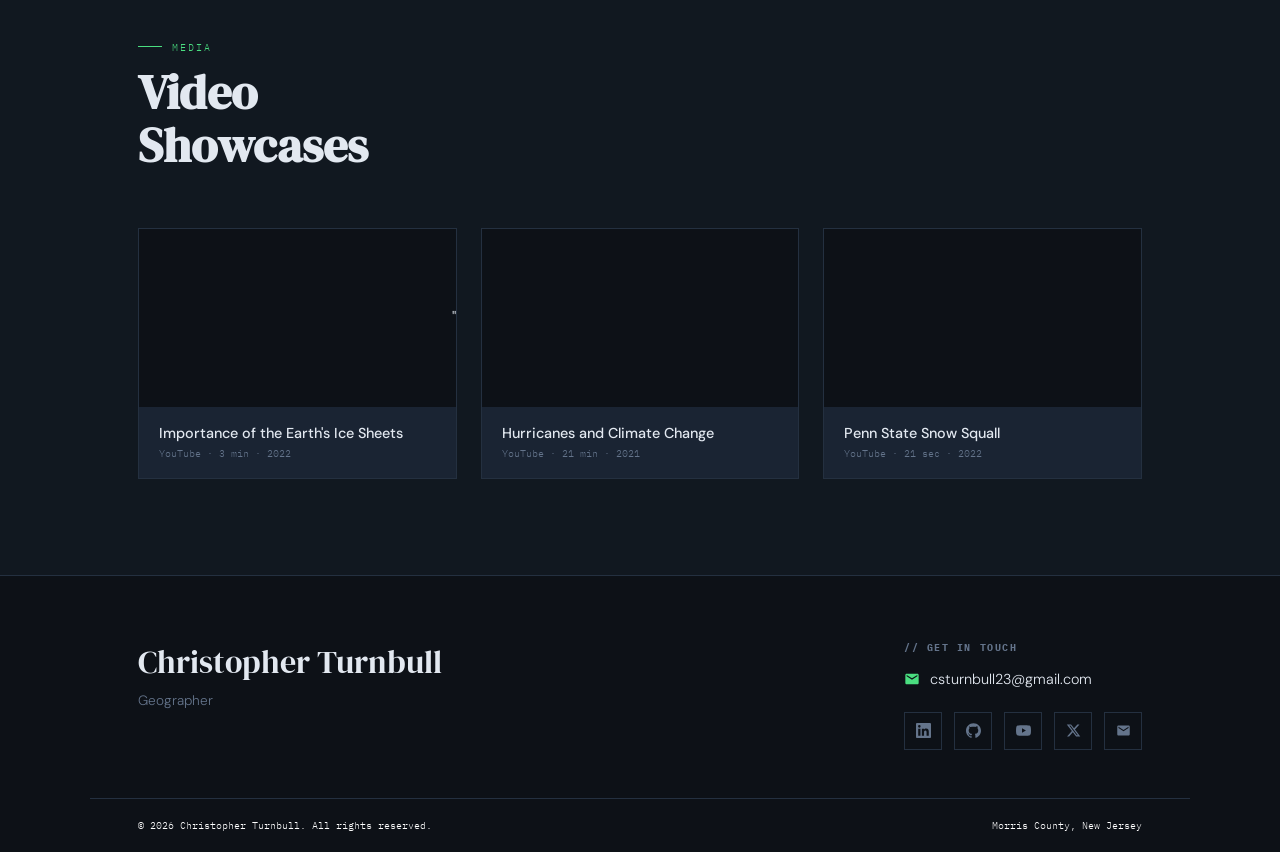
==== commit 31a752a4: "Update project details and links in index.html" ====
--- a/index.html
+++ b/index.html
@@ -174,31 +174,29 @@
           <div class="project-card reveal">
             <div class="project-thumb">
               <img src="thumbnails/arctic-amplification.jpeg" alt="Artic Amplification" class="project-image">
-              <div class="project-type-badge">Research</div>
+              <div class="project-type-badge">Research Presentation</div>
             </div>
             <div class="project-info">
               <div class="project-year">2022</div>
-              <div class="project-title"><a href="https://cturnbull23.github.io/files/Turnbull_ArcticAmplificationV4_GEOG497.pdf">Arctic Amplification</a></div>
+              <div class="project-title"><a href="files/Turnbull_ArcticAmplificationV4_GEOG497.pdf">Arctic Amplification</a></div>
               <div class="project-desc">Penn State GEOG 497</div>
               <div class="project-tags">
-                <span class="ptag">MapboxGL</span><span class="ptag">Python</span><span class="ptag">PostGIS</span>
+                <span class="ptag">Python</span><span class="ptag">Research</span>
               </div>
             </div>
           </div>
 
           <div class="project-card reveal reveal-delay-1">
             <div class="project-thumb">
-              <div class="thumb-icon">
-                <svg width="48" height="48" viewBox="0 0 24 24" fill="currentColor"><path d="M3 13h2v-2H3v2zm0 4h2v-2H3v2zm0-8h2V7H3v2zm4 4h14v-2H7v2zm0 4h14v-2H7v2zM7 7v2h14V7H7z"/></svg>
-              </div>
-              <div class="project-type-badge">Analysis</div>
-            </div>
-            <div class="project-info">
-              <div class="project-year">2024</div>
-              <div class="project-title">Example title</div>
-              <div class="project-desc">Example description</div>
-              <div class="project-tags">
-                <span class="ptag">GEE</span><span class="ptag">R</span><span class="ptag">Random Forest</span>
+              <img src="thumbnails/arctic-amplification-paper.jpeg" alt="Arctic Amplification Research Paper" class="project-image">
+              <div class="project-type-badge">Research Paper</div>
+            </div>
+            <div class="project-info">
+              <div class="project-year">2023</div>
+              <div class="project-title"><a href="files/Turnbull_ArcticAmplificationV3_GEOG412W.pdf">Arctic Amplification Research Paper</a></div>
+              <div class="project-desc">Penn State GEOG 412W</div>
+              <div class="project-tags">
+                <span class="ptag">Python</span><span class="ptag">Research</span>
               </div>
             </div>
           </div>
--- a/stylesheets/style.css
+++ b/stylesheets/style.css
@@ -262,30 +262,23 @@
 }
 
 .project-thumb {
-    width: 100%; aspect-ratio: 16/9;
-    background: var(--bg3);
-    display: flex; align-items: center; justify-content: center;
-    overflow: hidden; position: relative;
-}
-.project-thumb-bg {
-    position: absolute; inset: 0;
-    background-size: cover; background-position: center;
-    transition: transform .5s;
-}
-.project-card:hover .project-thumb-bg { transform: scale(1.05); }
-
-/* Topo map thumbnails */
-.thumb-1 { background: linear-gradient(135deg, #0f2a1a 0%, #1a4a2e 40%, #0d3d24 100%); }
-.thumb-2 { background: linear-gradient(135deg, #0d1b2a 0%, #1e3a5f 50%, #0a2540 100%); }
-.thumb-3 { background: linear-gradient(135deg, #1a1a0d 0%, #3a3a1a 50%, #2a2a0d 100%); }
-.thumb-4 { background: linear-gradient(135deg, #1a0d1a 0%, #3a1a3a 50%, #2a0d2a 100%); }
-.thumb-5 { background: linear-gradient(135deg, #0d1a1a 0%, #1a3a3a 50%, #0d2a2a 100%); }
-.thumb-6 { background: linear-gradient(135deg, #1a1a1a 0%, #2a2a2a 50%, #1a1a1a 100%); }
-
-.thumb-icon {
-    position: relative; z-index: 1;
-    color: rgba(255,255,255,.15); font-size: 3rem;
-}
+    height: 200px;
+    overflow: hidden;
+}
+
+.project-image {
+    width: 100%;
+    height: 100%;
+    object-fit: cover;
+    object-position: top;
+    display: block;
+    transition: transform .35s ease;
+}
+
+.project-card:hover .project-image { 
+    transform: scale(1.04); 
+}
+
 .project-type-badge {
     position: absolute; top: .75rem; right: .75rem; z-index: 2;
     font-family: 'IBM Plex Mono', monospace;
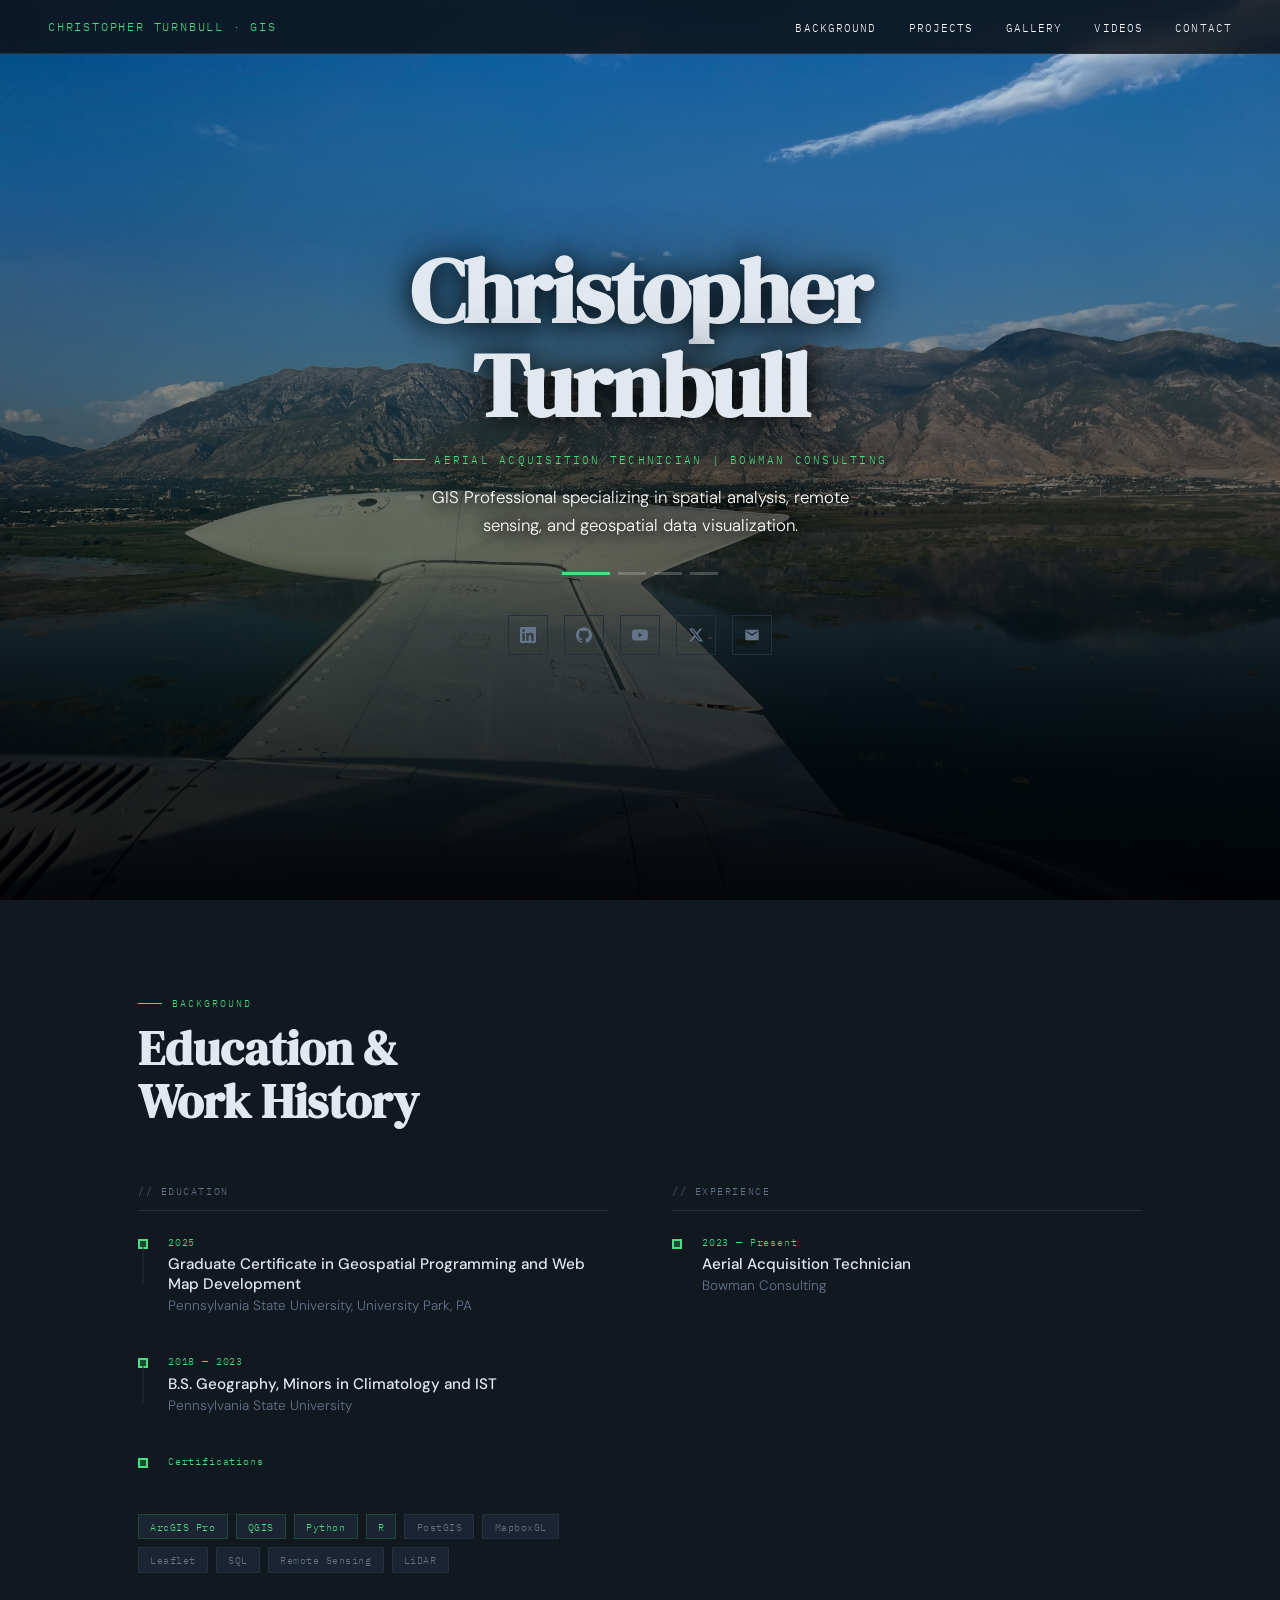
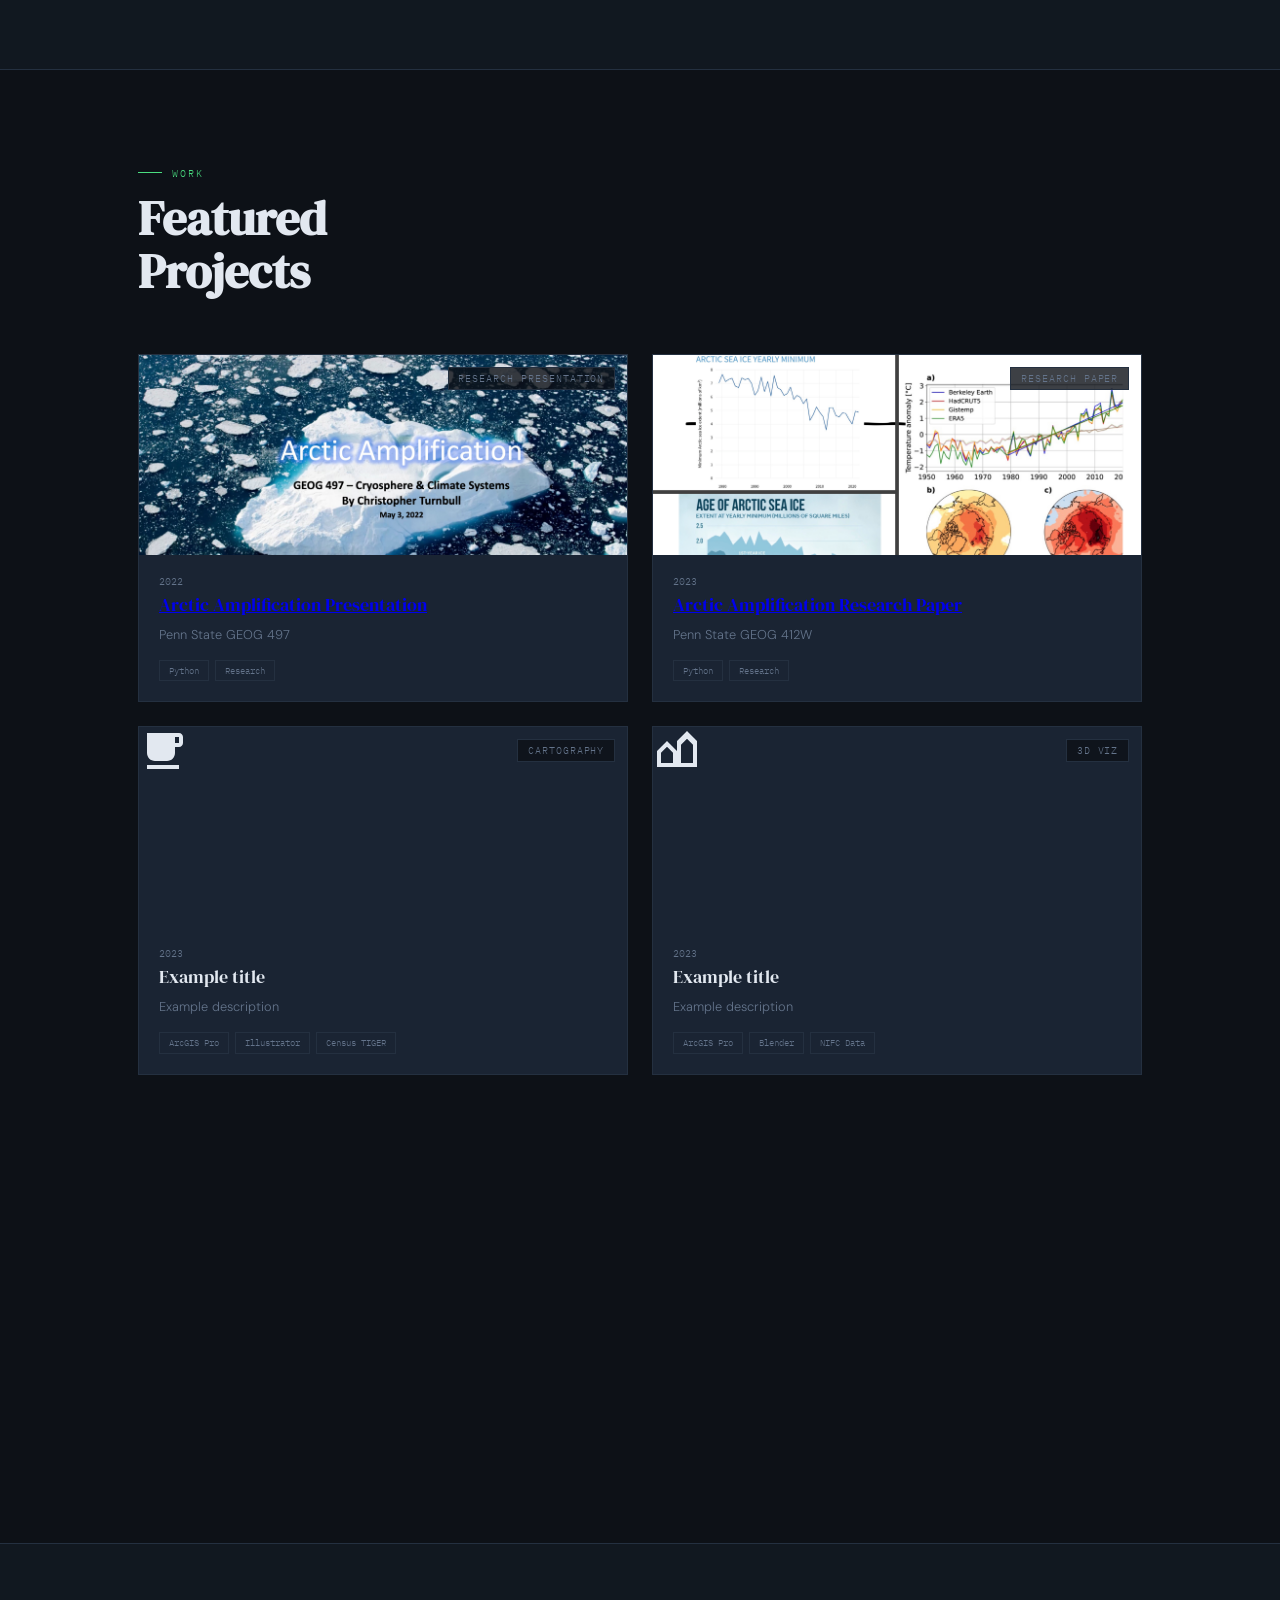
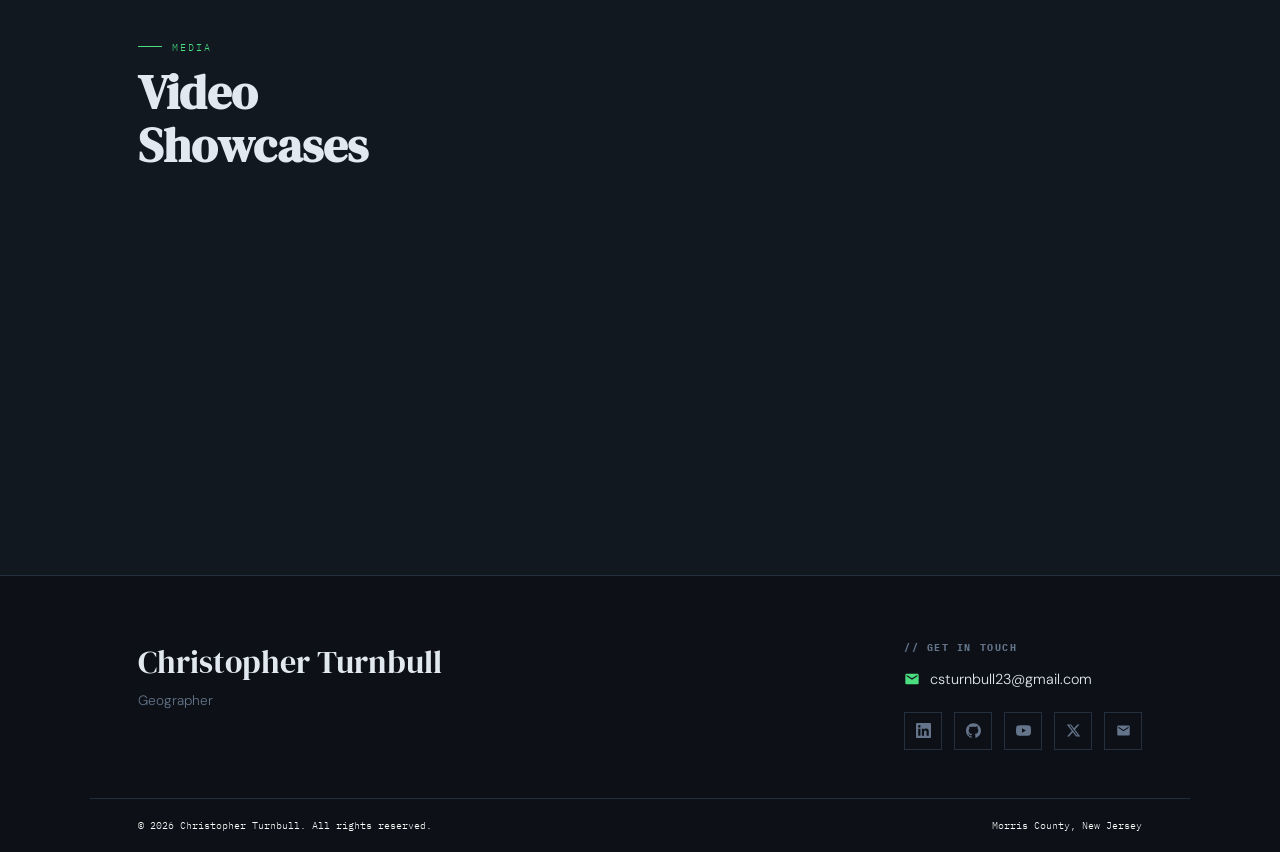
==== commit d87a52aa: "Update project title to include 'Presentation'" ====
--- a/index.html
+++ b/index.html
@@ -178,7 +178,7 @@
             </div>
             <div class="project-info">
               <div class="project-year">2022</div>
-              <div class="project-title"><a href="files/Turnbull_ArcticAmplificationV4_GEOG497.pdf">Arctic Amplification</a></div>
+              <div class="project-title"><a href="files/Turnbull_ArcticAmplificationV4_GEOG497.pdf">Arctic Amplification Presentation</a></div>
               <div class="project-desc">Penn State GEOG 497</div>
               <div class="project-tags">
                 <span class="ptag">Python</span><span class="ptag">Research</span>
